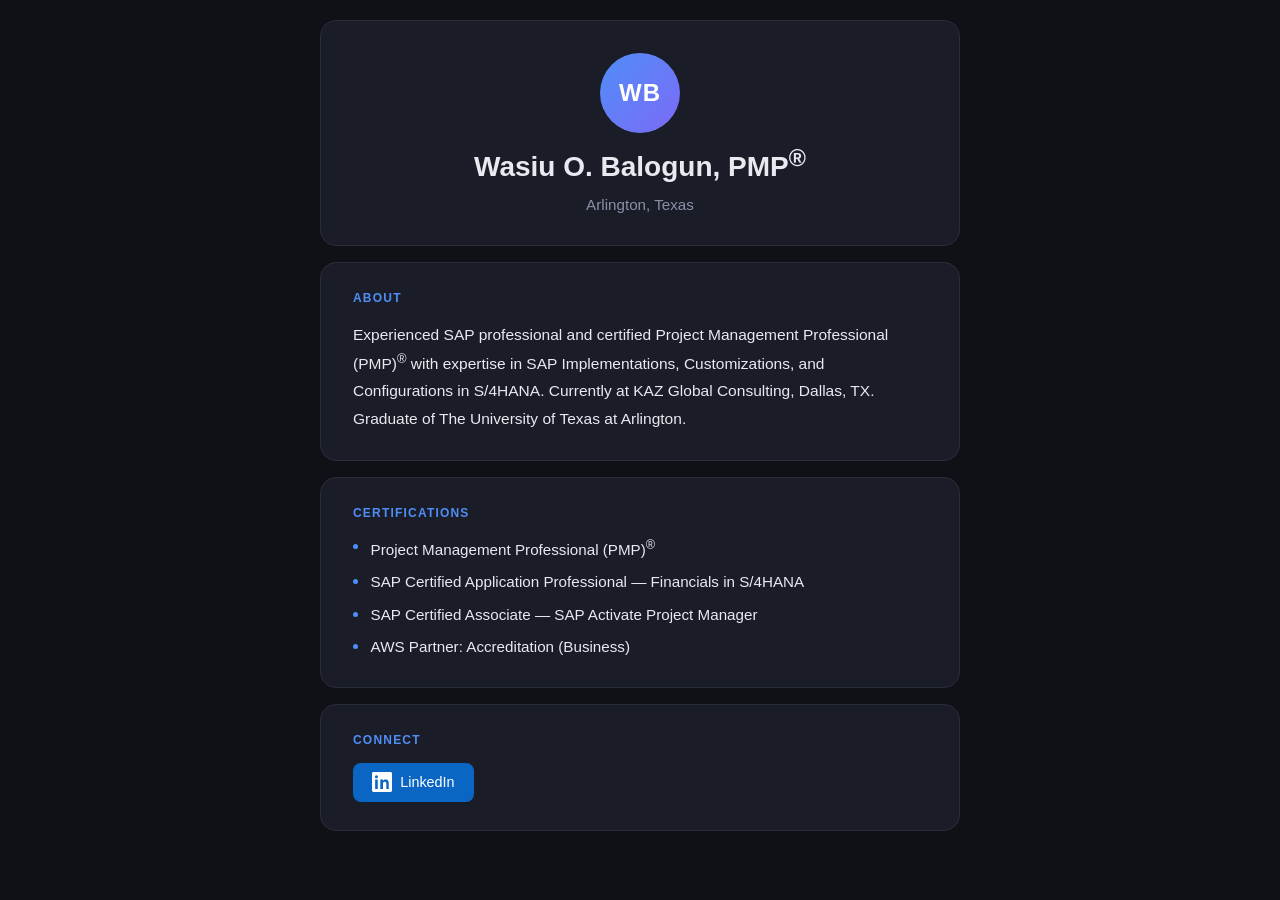
==== index.html @ 12540265 "Add personal websites for Wasiu O. Balogun - Root site: dark-themed personal/social profile site - p" ====
<!DOCTYPE html>
<html lang="en">
<head>
  <meta charset="UTF-8" />
  <meta name="viewport" content="width=device-width, initial-scale=1.0" />
  <title>Wasiu O. Balogun</title>
  <link rel="stylesheet" href="style.css" />
</head>
<body>
  <main>
    <section class="hero">
      <div class="avatar">WB</div>
      <h1>Wasiu O. Balogun, PMP<sup>®</sup></h1>
      <p class="location">Arlington, Texas</p>
    </section>

    <section class="bio">
      <h2>About</h2>
      <p>
        Experienced SAP professional and certified Project Management Professional (PMP)<sup>®</sup>
        with expertise in SAP Implementations, Customizations, and Configurations in S/4HANA.
        Currently at KAZ Global Consulting, Dallas, TX. Graduate of The University of Texas at Arlington.
      </p>
    </section>

    <section class="certs">
      <h2>Certifications</h2>
      <ul>
        <li>Project Management Professional (PMP)<sup>®</sup></li>
        <li>SAP Certified Application Professional &mdash; Financials in S/4HANA</li>
        <li>SAP Certified Associate &mdash; SAP Activate Project Manager</li>
        <li>AWS Partner: Accreditation (Business)</li>
      </ul>
    </section>

    <section class="socials">
      <h2>Connect</h2>
      <div class="links">
        <a href="https://www.linkedin.com/in/wbalogun" target="_blank" rel="noopener noreferrer" class="btn linkedin">
          <svg viewBox="0 0 24 24" fill="currentColor" width="20" height="20"><path d="M20.447 20.452H17.21v-5.569c0-1.328-.027-3.037-1.852-3.037-1.853 0-2.136 1.445-2.136 2.939v5.667H9.985V9h3.104v1.561h.046c.432-.818 1.49-1.681 3.067-1.681 3.28 0 3.884 2.159 3.884 4.965v6.607zM5.337 7.433a1.8 1.8 0 1 1 0-3.6 1.8 1.8 0 0 1 0 3.6zm1.554 13.019H3.783V9h3.108v11.452zM22.225 0H1.771C.792 0 0 .774 0 1.729v20.542C0 23.227.792 24 1.771 24h20.451C23.2 24 24 23.227 24 22.271V1.729C24 .774 23.2 0 22.222 0h.003z"/></svg>
          LinkedIn
        </a>
      </div>
    </section>
  </main>
</body>
</html>
---- style.css ----
*, *::before, *::after {
  box-sizing: border-box;
  margin: 0;
  padding: 0;
}

:root {
  --bg: #0f1117;
  --surface: #1a1d27;
  --border: #2a2d3a;
  --accent: #4f8ef7;
  --text: #e8eaf0;
  --muted: #8b8fa8;
  --linkedin: #0a66c2;
}

body {
  background: var(--bg);
  color: var(--text);
  font-family: -apple-system, BlinkMacSystemFont, "Segoe UI", Roboto, sans-serif;
  min-height: 100vh;
  display: flex;
  align-items: flex-start;
  justify-content: center;
  padding: 1.25rem 1rem;
}

main {
  width: 100%;
  max-width: 640px;
  display: flex;
  flex-direction: column;
  gap: 1rem;
}

/* Hero */
.hero {
  display: flex;
  flex-direction: column;
  align-items: center;
  gap: 0.75rem;
  text-align: center;
  padding: 2rem 1.25rem;
  background: var(--surface);
  border: 1px solid var(--border);
  border-radius: 16px;
}

.avatar {
  width: 80px;
  height: 80px;
  border-radius: 50%;
  background: linear-gradient(135deg, var(--accent), #7c6af7);
  display: flex;
  align-items: center;
  justify-content: center;
  font-size: 1.5rem;
  font-weight: 700;
  letter-spacing: 1px;
  color: #fff;
}

h1 {
  font-size: 1.75rem;
  font-weight: 700;
  line-height: 1.2;
}

.location {
  color: var(--muted);
  font-size: 0.95rem;
}

/* Sections */
section:not(.hero) {
  background: var(--surface);
  border: 1px solid var(--border);
  border-radius: 16px;
  padding: 1.75rem 2rem;
}

h2 {
  font-size: 0.75rem;
  font-weight: 600;
  text-transform: uppercase;
  letter-spacing: 0.1em;
  color: var(--accent);
  margin-bottom: 1rem;
}

.bio p {
  color: var(--text);
  line-height: 1.75;
  font-size: 0.97rem;
}

/* Certs */
.certs ul {
  list-style: none;
  display: flex;
  flex-direction: column;
  gap: 0.6rem;
}

.certs li {
  font-size: 0.95rem;
  color: var(--text);
  padding-left: 1.1rem;
  position: relative;
  line-height: 1.5;
}

.certs li::before {
  content: "";
  position: absolute;
  left: 0;
  top: 0.55em;
  width: 5px;
  height: 5px;
  border-radius: 50%;
  background: var(--accent);
}

/* Socials */
.links {
  display: flex;
  flex-wrap: wrap;
  gap: 0.75rem;
}

.btn {
  display: inline-flex;
  align-items: center;
  gap: 0.5rem;
  padding: 0.6rem 1.2rem;
  border-radius: 8px;
  font-size: 0.9rem;
  font-weight: 500;
  text-decoration: none;
  transition: opacity 0.15s, transform 0.15s;
}

.btn:hover {
  opacity: 0.85;
  transform: translateY(-1px);
}

.btn.linkedin {
  background: var(--linkedin);
  color: #fff;
}

@media (max-width: 480px) {
  body {
    padding: 1rem 0.75rem;
    align-items: flex-start;
  }

  main {
    gap: 0.75rem;
  }

  h1 {
    font-size: 1.3rem;
  }

  .hero {
    padding: 1.5rem 1rem;
    border-radius: 12px;
  }

  .avatar {
    width: 64px;
    height: 64px;
    font-size: 1.2rem;
  }

  section:not(.hero) {
    padding: 1.1rem 1rem;
    border-radius: 12px;
  }

  .links {
    flex-direction: column;
  }

  .btn {
    width: 100%;
    justify-content: center;
    padding: 0.75rem 1rem;
    font-size: 1rem;
  }
}
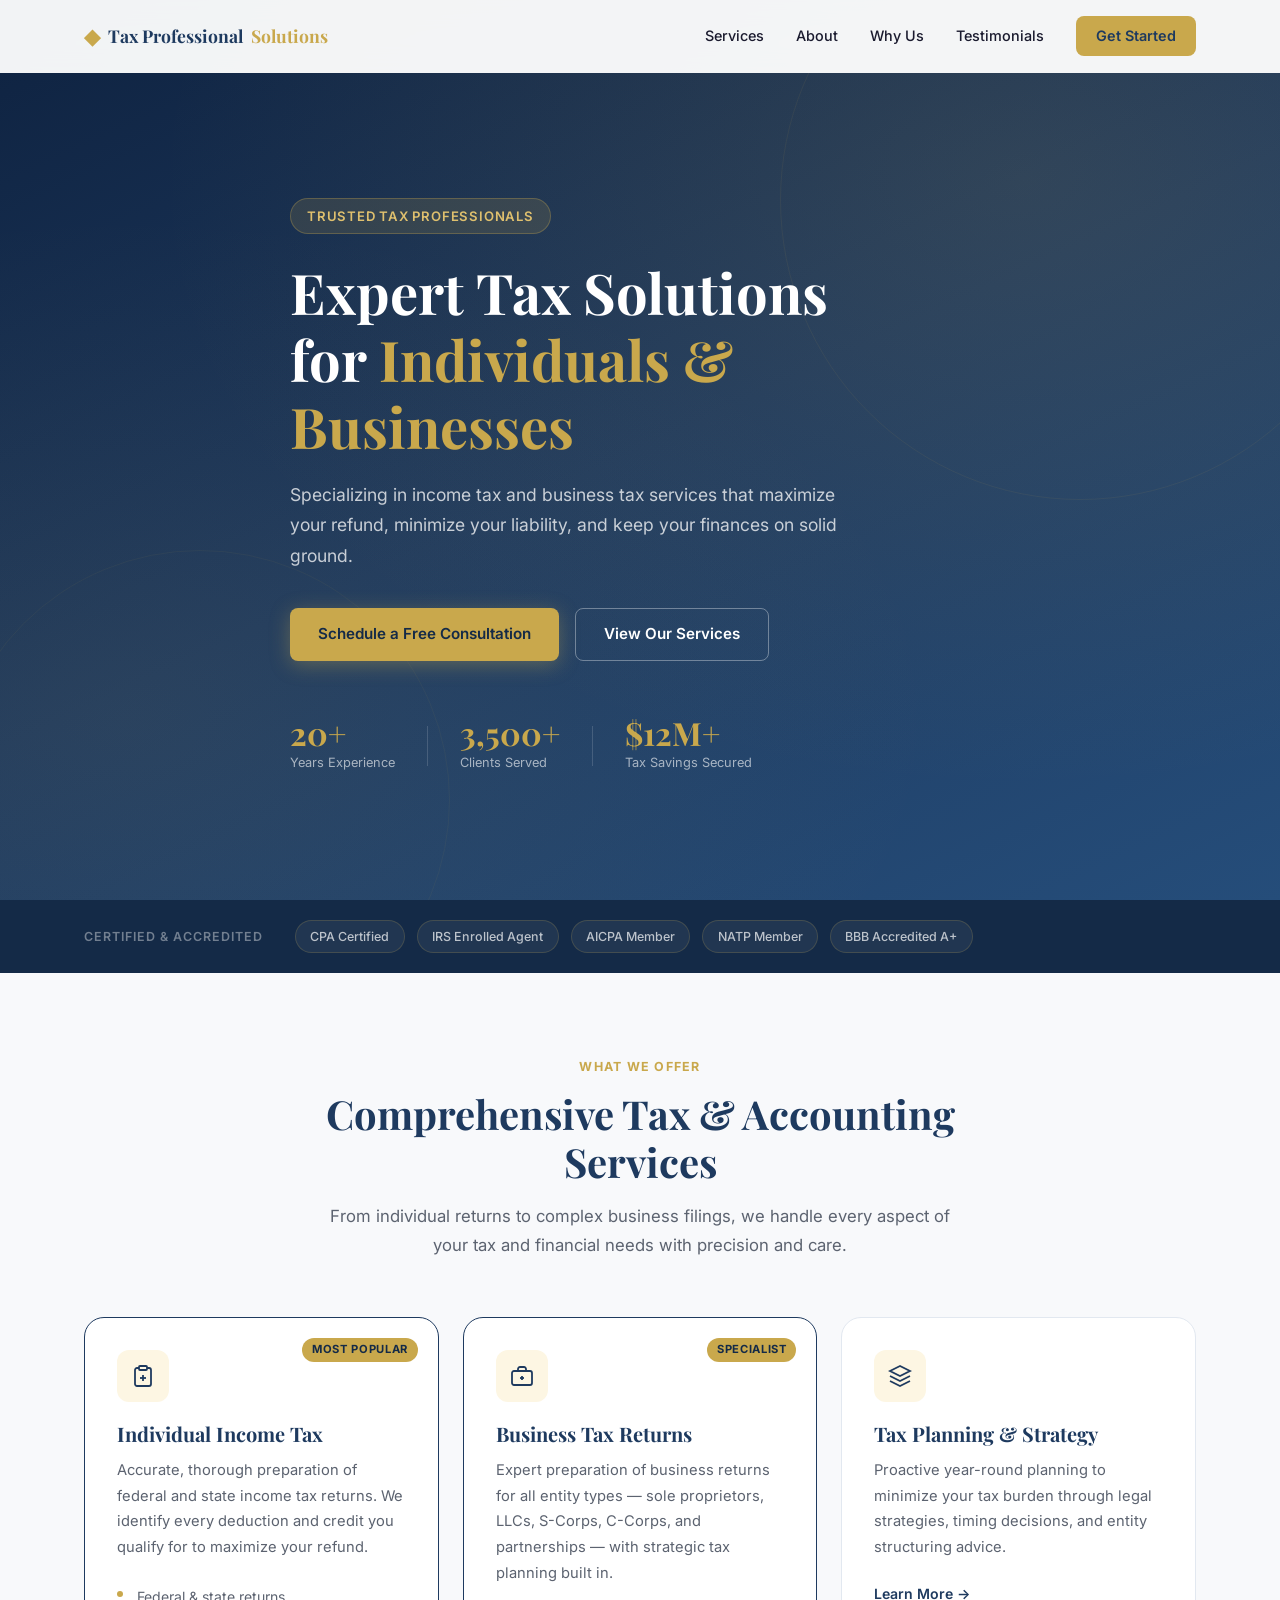
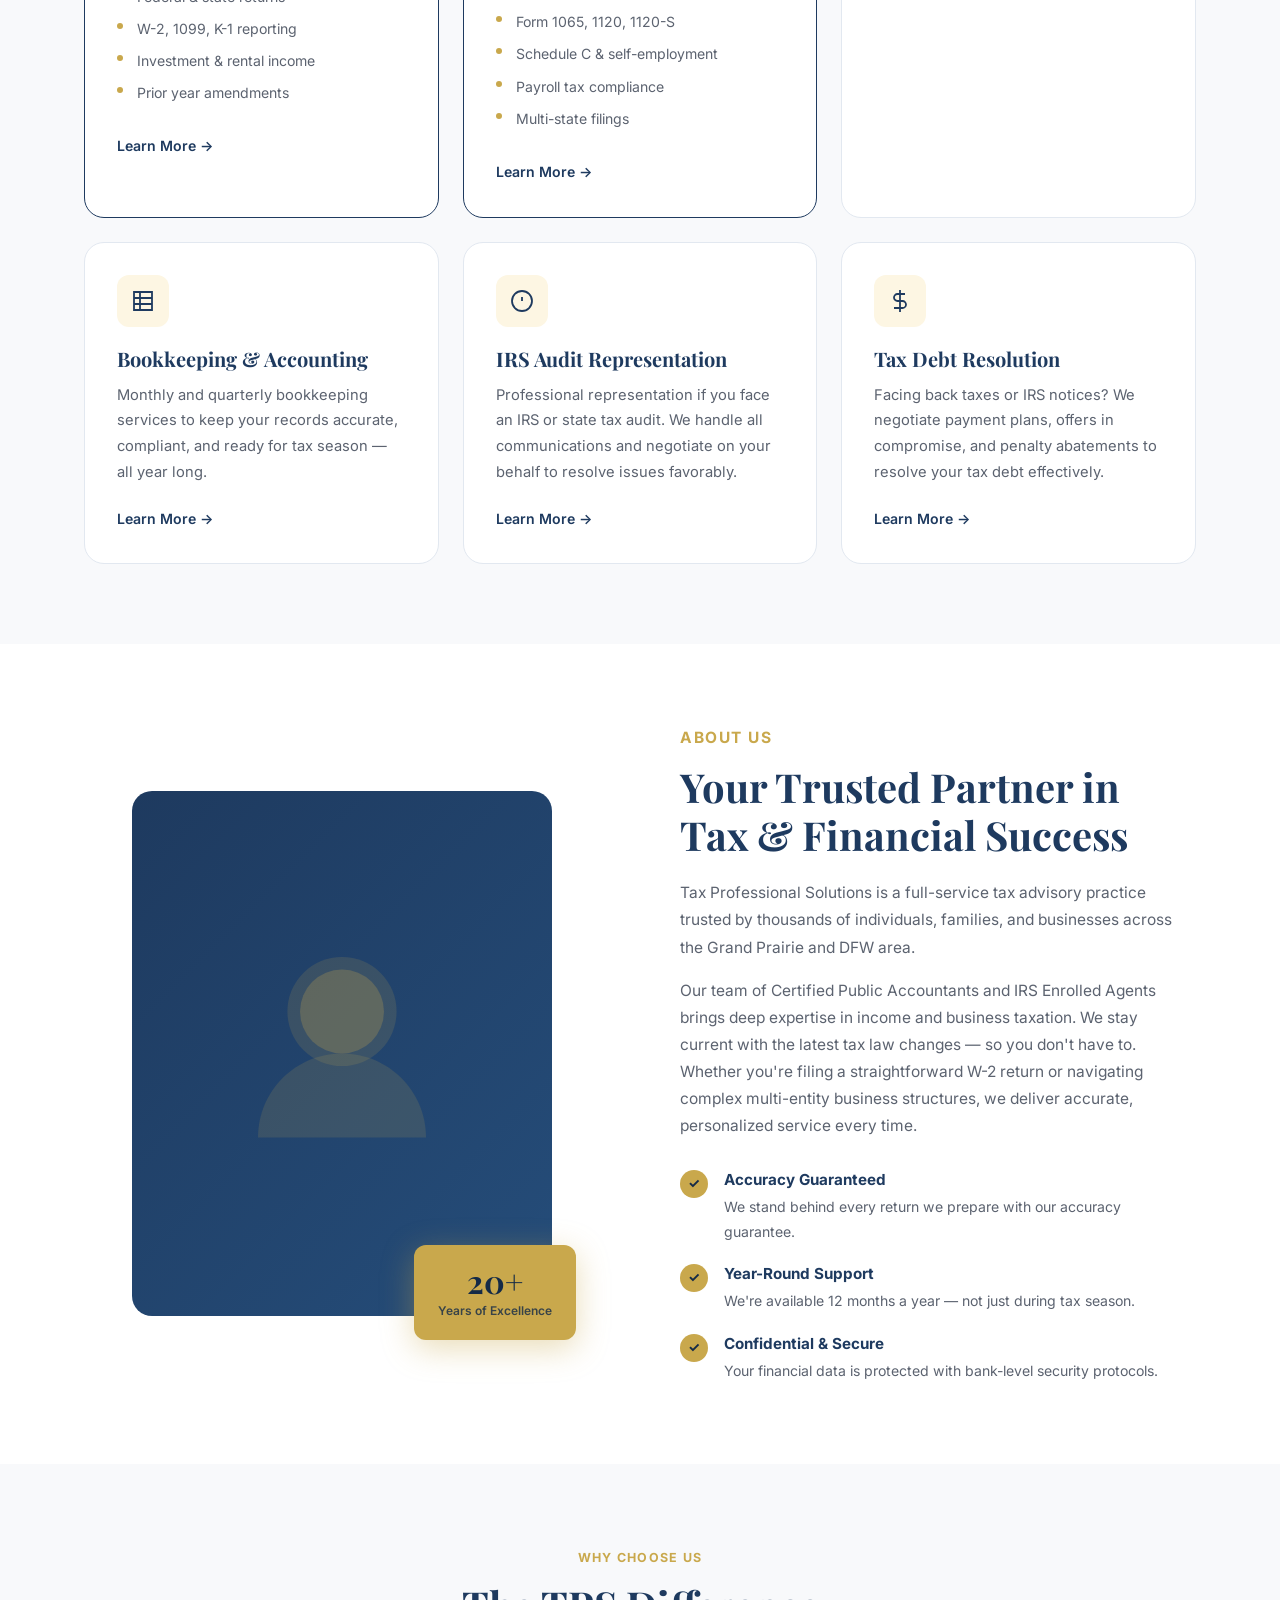
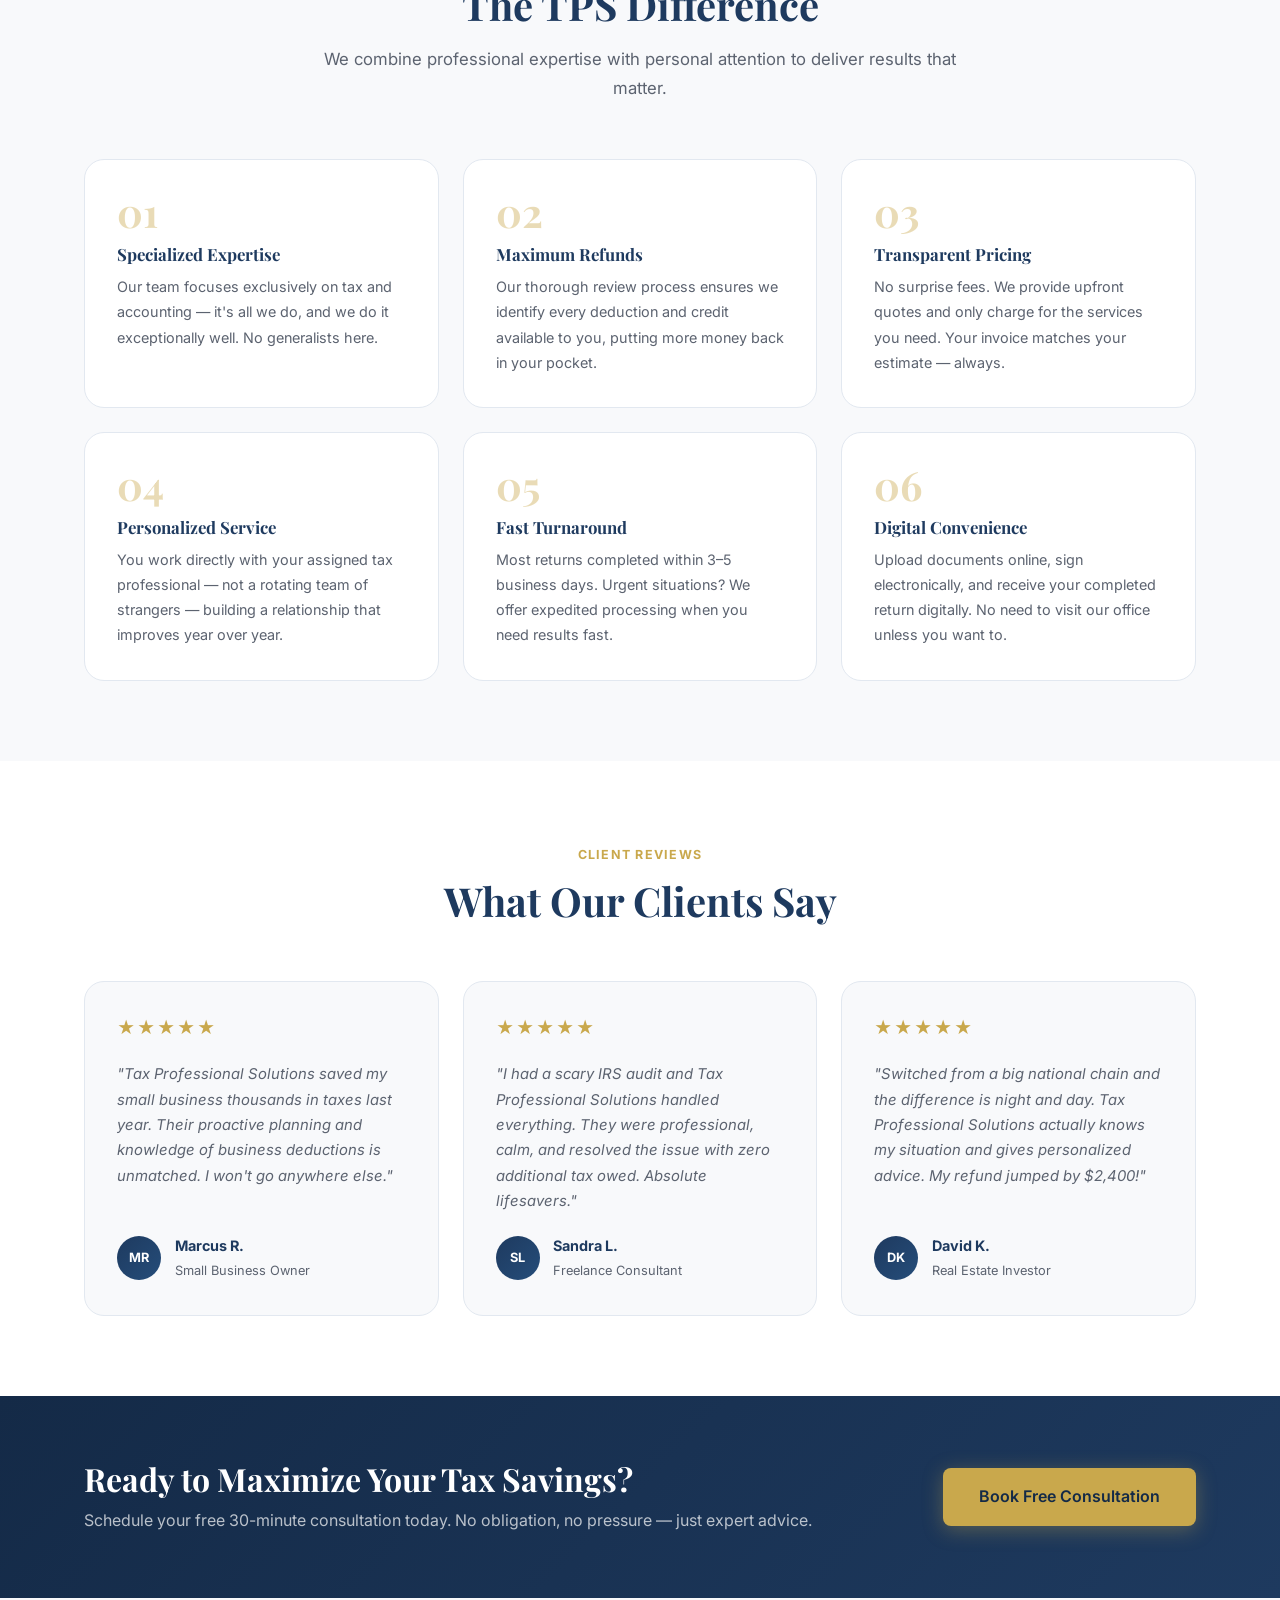
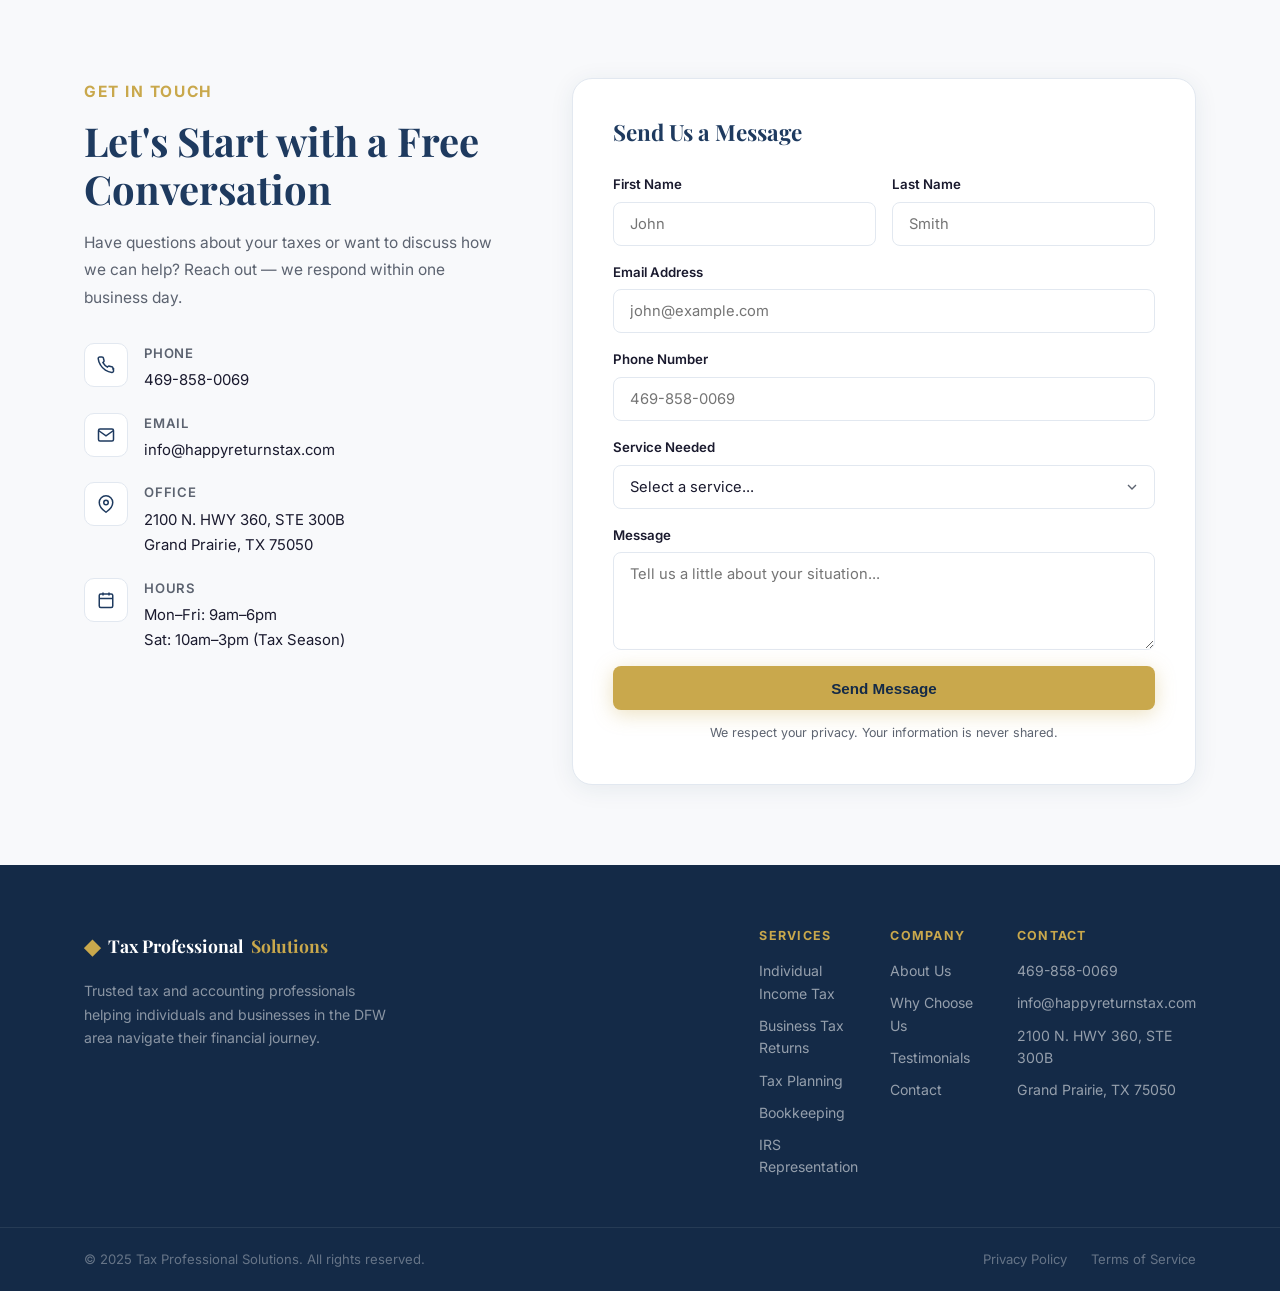
==== commit d4a647ed: "Move accounting site to root for GitHub Pages GitHub Pages requires index.html at the repo root. Rep" ====
--- a/index.html
+++ b/index.html
@@ -3,45 +3,520 @@
 <head>
   <meta charset="UTF-8" />
   <meta name="viewport" content="width=device-width, initial-scale=1.0" />
-  <title>Wasiu O. Balogun</title>
+  <title>Tax Professional Solutions | Income & Business Tax Specialists</title>
   <link rel="stylesheet" href="style.css" />
+  <link rel="preconnect" href="https://fonts.googleapis.com" />
+  <link rel="preconnect" href="https://fonts.gstatic.com" crossorigin />
+  <link href="https://fonts.googleapis.com/css2?family=Inter:wght@300;400;500;600;700;800&family=Playfair+Display:wght@600;700&display=swap" rel="stylesheet" />
 </head>
 <body>
-  <main>
-    <section class="hero">
-      <div class="avatar">WB</div>
-      <h1>Wasiu O. Balogun, PMP<sup>®</sup></h1>
-      <p class="location">Arlington, Texas</p>
-    </section>
-
-    <section class="bio">
-      <h2>About</h2>
-      <p>
-        Experienced SAP professional and certified Project Management Professional (PMP)<sup>®</sup>
-        with expertise in SAP Implementations, Customizations, and Configurations in S/4HANA.
-        Currently at KAZ Global Consulting, Dallas, TX. Graduate of The University of Texas at Arlington.
+
+  <!-- Navigation -->
+  <header class="navbar" id="navbar">
+    <div class="container nav-inner">
+      <a href="#home" class="logo">
+        <span class="logo-icon">&#9670;</span>
+        Tax Professional <span>Solutions</span>
+      </a>
+      <nav class="nav-links" id="nav-links">
+        <a href="#services">Services</a>
+        <a href="#about">About</a>
+        <a href="#why-us">Why Us</a>
+        <a href="#testimonials">Testimonials</a>
+        <a href="#contact" class="btn-nav">Get Started</a>
+      </nav>
+      <button class="hamburger" id="hamburger" aria-label="Toggle menu">
+        <span></span><span></span><span></span>
+      </button>
+    </div>
+  </header>
+
+  <!-- Hero -->
+  <section class="hero" id="home">
+    <div class="hero-bg"></div>
+    <div class="container hero-content">
+      <div class="hero-badge">Trusted Tax Professionals</div>
+      <h1>Expert Tax Solutions<br />for <span class="highlight">Individuals &amp; Businesses</span></h1>
+      <p class="hero-sub">
+        Specializing in income tax and business tax services that maximize your refund,
+        minimize your liability, and keep your finances on solid ground.
       </p>
-    </section>
-
-    <section class="certs">
-      <h2>Certifications</h2>
-      <ul>
-        <li>Project Management Professional (PMP)<sup>®</sup></li>
-        <li>SAP Certified Application Professional &mdash; Financials in S/4HANA</li>
-        <li>SAP Certified Associate &mdash; SAP Activate Project Manager</li>
-        <li>AWS Partner: Accreditation (Business)</li>
-      </ul>
-    </section>
-
-    <section class="socials">
-      <h2>Connect</h2>
-      <div class="links">
-        <a href="https://www.linkedin.com/in/wbalogun" target="_blank" rel="noopener noreferrer" class="btn linkedin">
-          <svg viewBox="0 0 24 24" fill="currentColor" width="20" height="20"><path d="M20.447 20.452H17.21v-5.569c0-1.328-.027-3.037-1.852-3.037-1.853 0-2.136 1.445-2.136 2.939v5.667H9.985V9h3.104v1.561h.046c.432-.818 1.49-1.681 3.067-1.681 3.28 0 3.884 2.159 3.884 4.965v6.607zM5.337 7.433a1.8 1.8 0 1 1 0-3.6 1.8 1.8 0 0 1 0 3.6zm1.554 13.019H3.783V9h3.108v11.452zM22.225 0H1.771C.792 0 0 .774 0 1.729v20.542C0 23.227.792 24 1.771 24h20.451C23.2 24 24 23.227 24 22.271V1.729C24 .774 23.2 0 22.222 0h.003z"/></svg>
-          LinkedIn
+      <div class="hero-actions">
+        <a href="#contact" class="btn btn-primary">Schedule a Free Consultation</a>
+        <a href="#services" class="btn btn-outline">View Our Services</a>
+      </div>
+      <div class="hero-stats">
+        <div class="stat">
+          <span class="stat-num">20+</span>
+          <span class="stat-label">Years Experience</span>
+        </div>
+        <div class="stat-divider"></div>
+        <div class="stat">
+          <span class="stat-num">3,500+</span>
+          <span class="stat-label">Clients Served</span>
+        </div>
+        <div class="stat-divider"></div>
+        <div class="stat">
+          <span class="stat-num">$12M+</span>
+          <span class="stat-label">Tax Savings Secured</span>
+        </div>
+      </div>
+    </div>
+  </section>
+
+  <!-- Trust Bar -->
+  <section class="trust-bar">
+    <div class="container trust-inner">
+      <span class="trust-label">Certified &amp; Accredited</span>
+      <div class="trust-badges">
+        <div class="badge">CPA Certified</div>
+        <div class="badge">IRS Enrolled Agent</div>
+        <div class="badge">AICPA Member</div>
+        <div class="badge">NATP Member</div>
+        <div class="badge">BBB Accredited A+</div>
+      </div>
+    </div>
+  </section>
+
+  <!-- Services -->
+  <section class="services section" id="services">
+    <div class="container">
+      <div class="section-header">
+        <p class="section-tag">What We Offer</p>
+        <h2>Comprehensive Tax &amp; Accounting Services</h2>
+        <p class="section-sub">
+          From individual returns to complex business filings, we handle every aspect
+          of your tax and financial needs with precision and care.
+        </p>
+      </div>
+      <div class="services-grid">
+
+        <div class="service-card featured">
+          <div class="service-icon">
+            <svg viewBox="0 0 24 24" fill="none" stroke="currentColor" stroke-width="1.8"><path d="M16 4h2a2 2 0 0 1 2 2v14a2 2 0 0 1-2 2H6a2 2 0 0 1-2-2V6a2 2 0 0 1 2-2h2"/><rect x="8" y="2" width="8" height="4" rx="1" ry="1"/><line x1="12" y1="11" x2="12" y2="17"/><line x1="9" y1="14" x2="15" y2="14"/></svg>
+          </div>
+          <div class="service-badge">Most Popular</div>
+          <h3>Individual Income Tax</h3>
+          <p>Accurate, thorough preparation of federal and state income tax returns. We identify every deduction and credit you qualify for to maximize your refund.</p>
+          <ul class="service-features">
+            <li>Federal &amp; state returns</li>
+            <li>W-2, 1099, K-1 reporting</li>
+            <li>Investment &amp; rental income</li>
+            <li>Prior year amendments</li>
+          </ul>
+          <a href="#contact" class="service-link">Learn More &rarr;</a>
+        </div>
+
+        <div class="service-card featured">
+          <div class="service-icon">
+            <svg viewBox="0 0 24 24" fill="none" stroke="currentColor" stroke-width="1.8"><rect x="2" y="7" width="20" height="14" rx="2"/><path d="M16 7V5a2 2 0 0 0-2-2h-4a2 2 0 0 0-2 2v2"/><line x1="12" y1="12" x2="12" y2="16"/><line x1="10" y1="14" x2="14" y2="14"/></svg>
+          </div>
+          <div class="service-badge">Specialist</div>
+          <h3>Business Tax Returns</h3>
+          <p>Expert preparation of business returns for all entity types — sole proprietors, LLCs, S-Corps, C-Corps, and partnerships — with strategic tax planning built in.</p>
+          <ul class="service-features">
+            <li>Form 1065, 1120, 1120-S</li>
+            <li>Schedule C &amp; self-employment</li>
+            <li>Payroll tax compliance</li>
+            <li>Multi-state filings</li>
+          </ul>
+          <a href="#contact" class="service-link">Learn More &rarr;</a>
+        </div>
+
+        <div class="service-card">
+          <div class="service-icon">
+            <svg viewBox="0 0 24 24" fill="none" stroke="currentColor" stroke-width="1.8"><path d="M12 2L2 7l10 5 10-5-10-5z"/><path d="M2 17l10 5 10-5"/><path d="M2 12l10 5 10-5"/></svg>
+          </div>
+          <h3>Tax Planning &amp; Strategy</h3>
+          <p>Proactive year-round planning to minimize your tax burden through legal strategies, timing decisions, and entity structuring advice.</p>
+          <a href="#contact" class="service-link">Learn More &rarr;</a>
+        </div>
+
+        <div class="service-card">
+          <div class="service-icon">
+            <svg viewBox="0 0 24 24" fill="none" stroke="currentColor" stroke-width="1.8"><path d="M3 3h18v18H3z"/><path d="M3 9h18M3 15h18M9 3v18"/></svg>
+          </div>
+          <h3>Bookkeeping &amp; Accounting</h3>
+          <p>Monthly and quarterly bookkeeping services to keep your records accurate, compliant, and ready for tax season — all year long.</p>
+          <a href="#contact" class="service-link">Learn More &rarr;</a>
+        </div>
+
+        <div class="service-card">
+          <div class="service-icon">
+            <svg viewBox="0 0 24 24" fill="none" stroke="currentColor" stroke-width="1.8"><circle cx="12" cy="12" r="10"/><line x1="12" y1="8" x2="12" y2="12"/><line x1="12" y1="16" x2="12.01" y2="16"/></svg>
+          </div>
+          <h3>IRS Audit Representation</h3>
+          <p>Professional representation if you face an IRS or state tax audit. We handle all communications and negotiate on your behalf to resolve issues favorably.</p>
+          <a href="#contact" class="service-link">Learn More &rarr;</a>
+        </div>
+
+        <div class="service-card">
+          <div class="service-icon">
+            <svg viewBox="0 0 24 24" fill="none" stroke="currentColor" stroke-width="1.8"><line x1="12" y1="1" x2="12" y2="23"/><path d="M17 5H9.5a3.5 3.5 0 1 0 0 7h5a3.5 3.5 0 1 1 0 7H6"/></svg>
+          </div>
+          <h3>Tax Debt Resolution</h3>
+          <p>Facing back taxes or IRS notices? We negotiate payment plans, offers in compromise, and penalty abatements to resolve your tax debt effectively.</p>
+          <a href="#contact" class="service-link">Learn More &rarr;</a>
+        </div>
+
+      </div>
+    </div>
+  </section>
+
+  <!-- About -->
+  <section class="about section" id="about">
+    <div class="container about-inner">
+      <div class="about-visual">
+        <div class="about-img-wrap">
+          <div class="about-img-placeholder">
+            <svg viewBox="0 0 120 120" fill="none"><circle cx="60" cy="40" r="26" fill="#c9a84c" opacity="0.15"/><circle cx="60" cy="40" r="20" fill="#c9a84c" opacity="0.25"/><path d="M20 100c0-22.1 17.9-40 40-40s40 17.9 40 40" fill="#c9a84c" opacity="0.15"/></svg>
+          </div>
+          <div class="about-card-float">
+            <span class="float-num">20+</span>
+            <span class="float-label">Years of Excellence</span>
+          </div>
+        </div>
+      </div>
+      <div class="about-text">
+        <p class="section-tag">About Us</p>
+        <h2>Your Trusted Partner in Tax &amp; Financial Success</h2>
+        <p>
+          Tax Professional Solutions is a full-service tax advisory practice trusted by thousands
+          of individuals, families, and businesses across the Grand Prairie and DFW area.
+        </p>
+        <p>
+          Our team of Certified Public Accountants and IRS Enrolled Agents brings deep expertise
+          in income and business taxation. We stay current with the latest tax law changes — so you
+          don't have to. Whether you're filing a straightforward W-2 return or navigating complex
+          multi-entity business structures, we deliver accurate, personalized service every time.
+        </p>
+        <div class="about-values">
+          <div class="value-item">
+            <div class="value-icon">&#10003;</div>
+            <div>
+              <strong>Accuracy Guaranteed</strong>
+              <p>We stand behind every return we prepare with our accuracy guarantee.</p>
+            </div>
+          </div>
+          <div class="value-item">
+            <div class="value-icon">&#10003;</div>
+            <div>
+              <strong>Year-Round Support</strong>
+              <p>We're available 12 months a year — not just during tax season.</p>
+            </div>
+          </div>
+          <div class="value-item">
+            <div class="value-icon">&#10003;</div>
+            <div>
+              <strong>Confidential &amp; Secure</strong>
+              <p>Your financial data is protected with bank-level security protocols.</p>
+            </div>
+          </div>
+        </div>
+      </div>
+    </div>
+  </section>
+
+  <!-- Why Us -->
+  <section class="why-us section" id="why-us">
+    <div class="container">
+      <div class="section-header">
+        <p class="section-tag">Why Choose Us</p>
+        <h2>The TPS Difference</h2>
+        <p class="section-sub">We combine professional expertise with personal attention to deliver results that matter.</p>
+      </div>
+      <div class="why-grid">
+        <div class="why-card">
+          <div class="why-num">01</div>
+          <h3>Specialized Expertise</h3>
+          <p>Our team focuses exclusively on tax and accounting — it's all we do, and we do it exceptionally well. No generalists here.</p>
+        </div>
+        <div class="why-card">
+          <div class="why-num">02</div>
+          <h3>Maximum Refunds</h3>
+          <p>Our thorough review process ensures we identify every deduction and credit available to you, putting more money back in your pocket.</p>
+        </div>
+        <div class="why-card">
+          <div class="why-num">03</div>
+          <h3>Transparent Pricing</h3>
+          <p>No surprise fees. We provide upfront quotes and only charge for the services you need. Your invoice matches your estimate — always.</p>
+        </div>
+        <div class="why-card">
+          <div class="why-num">04</div>
+          <h3>Personalized Service</h3>
+          <p>You work directly with your assigned tax professional — not a rotating team of strangers — building a relationship that improves year over year.</p>
+        </div>
+        <div class="why-card">
+          <div class="why-num">05</div>
+          <h3>Fast Turnaround</h3>
+          <p>Most returns completed within 3–5 business days. Urgent situations? We offer expedited processing when you need results fast.</p>
+        </div>
+        <div class="why-card">
+          <div class="why-num">06</div>
+          <h3>Digital Convenience</h3>
+          <p>Upload documents online, sign electronically, and receive your completed return digitally. No need to visit our office unless you want to.</p>
+        </div>
+      </div>
+    </div>
+  </section>
+
+  <!-- Testimonials -->
+  <section class="testimonials section" id="testimonials">
+    <div class="container">
+      <div class="section-header">
+        <p class="section-tag">Client Reviews</p>
+        <h2>What Our Clients Say</h2>
+      </div>
+      <div class="testimonials-grid">
+        <div class="testimonial-card">
+          <div class="stars">&#9733;&#9733;&#9733;&#9733;&#9733;</div>
+          <p>"Tax Professional Solutions saved my small business thousands in taxes last year. Their proactive planning and knowledge of business deductions is unmatched. I won't go anywhere else."</p>
+          <div class="testimonial-author">
+            <div class="author-avatar">MR</div>
+            <div>
+              <strong>Marcus R.</strong>
+              <span>Small Business Owner</span>
+            </div>
+          </div>
+        </div>
+        <div class="testimonial-card">
+          <div class="stars">&#9733;&#9733;&#9733;&#9733;&#9733;</div>
+          <p>"I had a scary IRS audit and Tax Professional Solutions handled everything. They were professional, calm, and resolved the issue with zero additional tax owed. Absolute lifesavers."</p>
+          <div class="testimonial-author">
+            <div class="author-avatar">SL</div>
+            <div>
+              <strong>Sandra L.</strong>
+              <span>Freelance Consultant</span>
+            </div>
+          </div>
+        </div>
+        <div class="testimonial-card">
+          <div class="stars">&#9733;&#9733;&#9733;&#9733;&#9733;</div>
+          <p>"Switched from a big national chain and the difference is night and day. Tax Professional Solutions actually knows my situation and gives personalized advice. My refund jumped by $2,400!"</p>
+          <div class="testimonial-author">
+            <div class="author-avatar">DK</div>
+            <div>
+              <strong>David K.</strong>
+              <span>Real Estate Investor</span>
+            </div>
+          </div>
+        </div>
+      </div>
+    </div>
+  </section>
+
+  <!-- CTA Banner -->
+  <section class="cta-banner">
+    <div class="container cta-inner">
+      <div class="cta-text">
+        <h2>Ready to Maximize Your Tax Savings?</h2>
+        <p>Schedule your free 30-minute consultation today. No obligation, no pressure — just expert advice.</p>
+      </div>
+      <a href="#contact" class="btn btn-primary btn-lg">Book Free Consultation</a>
+    </div>
+  </section>
+
+  <!-- Contact -->
+  <section class="contact section" id="contact">
+    <div class="container contact-inner">
+      <div class="contact-info">
+        <p class="section-tag">Get In Touch</p>
+        <h2>Let's Start with a Free Conversation</h2>
+        <p>Have questions about your taxes or want to discuss how we can help? Reach out — we respond within one business day.</p>
+        <div class="contact-details">
+          <div class="contact-item">
+            <div class="contact-icon">
+              <svg viewBox="0 0 24 24" fill="none" stroke="currentColor" stroke-width="2"><path d="M22 16.92v3a2 2 0 0 1-2.18 2 19.79 19.79 0 0 1-8.63-3.07A19.5 19.5 0 0 1 4.69 12 19.79 19.79 0 0 1 1.61 3.41 2 2 0 0 1 3.6 1.22h3a2 2 0 0 1 2 1.72c.127.96.361 1.903.7 2.81a2 2 0 0 1-.45 2.11L7.91 8.78a16 16 0 0 0 6 6l.72-.72a2 2 0 0 1 2.11-.45c.907.339 1.85.573 2.81.7A2 2 0 0 1 21.22 16.92z"/></svg>
+            </div>
+            <div>
+              <strong>Phone</strong>
+              <span>469-858-0069</span>
+            </div>
+          </div>
+          <div class="contact-item">
+            <div class="contact-icon">
+              <svg viewBox="0 0 24 24" fill="none" stroke="currentColor" stroke-width="2"><path d="M4 4h16c1.1 0 2 .9 2 2v12c0 1.1-.9 2-2 2H4c-1.1 0-2-.9-2-2V6c0-1.1.9-2 2-2z"/><polyline points="22,6 12,13 2,6"/></svg>
+            </div>
+            <div>
+              <strong>Email</strong>
+              <span>info@happyreturnstax.com</span>
+            </div>
+          </div>
+          <div class="contact-item">
+            <div class="contact-icon">
+              <svg viewBox="0 0 24 24" fill="none" stroke="currentColor" stroke-width="2"><path d="M21 10c0 7-9 13-9 13s-9-6-9-13a9 9 0 0 1 18 0z"/><circle cx="12" cy="10" r="3"/></svg>
+            </div>
+            <div>
+              <strong>Office</strong>
+              <span>2100 N. HWY 360, STE 300B<br />Grand Prairie, TX 75050</span>
+            </div>
+          </div>
+          <div class="contact-item">
+            <div class="contact-icon">
+              <svg viewBox="0 0 24 24" fill="none" stroke="currentColor" stroke-width="2"><rect x="3" y="4" width="18" height="18" rx="2" ry="2"/><line x1="16" y1="2" x2="16" y2="6"/><line x1="8" y1="2" x2="8" y2="6"/><line x1="3" y1="10" x2="21" y2="10"/></svg>
+            </div>
+            <div>
+              <strong>Hours</strong>
+              <span>Mon–Fri: 9am–6pm<br />Sat: 10am–3pm (Tax Season)</span>
+            </div>
+          </div>
+        </div>
+      </div>
+      <div class="contact-form-wrap">
+        <form class="contact-form" onsubmit="handleSubmit(event)">
+          <h3>Send Us a Message</h3>
+          <div class="form-row">
+            <div class="form-group">
+              <label for="first-name">First Name</label>
+              <input type="text" id="first-name" name="first-name" placeholder="John" required />
+            </div>
+            <div class="form-group">
+              <label for="last-name">Last Name</label>
+              <input type="text" id="last-name" name="last-name" placeholder="Smith" required />
+            </div>
+          </div>
+          <div class="form-group">
+            <label for="email">Email Address</label>
+            <input type="email" id="email" name="email" placeholder="john@example.com" required />
+          </div>
+          <div class="form-group">
+            <label for="phone">Phone Number</label>
+            <input type="tel" id="phone" name="phone" placeholder="469-858-0069" />
+          </div>
+          <div class="form-group">
+            <label for="service">Service Needed</label>
+            <select id="service" name="service">
+              <option value="">Select a service...</option>
+              <option value="individual-tax">Individual Income Tax</option>
+              <option value="business-tax">Business Tax Return</option>
+              <option value="tax-planning">Tax Planning &amp; Strategy</option>
+              <option value="bookkeeping">Bookkeeping &amp; Accounting</option>
+              <option value="irs-audit">IRS Audit Representation</option>
+              <option value="tax-debt">Tax Debt Resolution</option>
+              <option value="other">Other / Not Sure</option>
+            </select>
+          </div>
+          <div class="form-group">
+            <label for="message">Message</label>
+            <textarea id="message" name="message" rows="4" placeholder="Tell us a little about your situation..."></textarea>
+          </div>
+          <button type="submit" class="btn btn-primary btn-full">Send Message</button>
+          <p class="form-note">We respect your privacy. Your information is never shared.</p>
+        </form>
+        <div class="form-success" id="form-success" style="display:none;">
+          <div class="success-icon">&#10003;</div>
+          <h3>Message Received!</h3>
+          <p>Thank you for reaching out. A member of our team will contact you within one business day.</p>
+        </div>
+      </div>
+    </div>
+  </section>
+
+  <!-- Footer -->
+  <footer class="footer">
+    <div class="container footer-inner">
+      <div class="footer-brand">
+        <a href="#home" class="logo logo-light">
+          <span class="logo-icon">&#9670;</span>
+          Tax Professional <span>Solutions</span>
         </a>
-      </div>
-    </section>
-  </main>
+        <p>Trusted tax and accounting professionals helping individuals and businesses in the DFW area navigate their financial journey.</p>
+      </div>
+      <div class="footer-links">
+        <div class="footer-col">
+          <h4>Services</h4>
+          <ul>
+            <li><a href="#services">Individual Income Tax</a></li>
+            <li><a href="#services">Business Tax Returns</a></li>
+            <li><a href="#services">Tax Planning</a></li>
+            <li><a href="#services">Bookkeeping</a></li>
+            <li><a href="#services">IRS Representation</a></li>
+          </ul>
+        </div>
+        <div class="footer-col">
+          <h4>Company</h4>
+          <ul>
+            <li><a href="#about">About Us</a></li>
+            <li><a href="#why-us">Why Choose Us</a></li>
+            <li><a href="#testimonials">Testimonials</a></li>
+            <li><a href="#contact">Contact</a></li>
+          </ul>
+        </div>
+        <div class="footer-col">
+          <h4>Contact</h4>
+          <ul>
+            <li>469-858-0069</li>
+            <li>info@happyreturnstax.com</li>
+            <li>2100 N. HWY 360, STE 300B</li>
+            <li>Grand Prairie, TX 75050</li>
+          </ul>
+        </div>
+      </div>
+    </div>
+    <div class="footer-bottom">
+      <div class="container">
+        <p>&copy; 2025 Tax Professional Solutions. All rights reserved.</p>
+        <div class="footer-legal">
+          <a href="#">Privacy Policy</a>
+          <a href="#">Terms of Service</a>
+        </div>
+      </div>
+    </div>
+  </footer>
+
+  <script>
+    // Sticky nav shadow
+    const navbar = document.getElementById('navbar');
+    window.addEventListener('scroll', () => {
+      navbar.classList.toggle('scrolled', window.scrollY > 20);
+    });
+
+    // Mobile hamburger
+    const hamburger = document.getElementById('hamburger');
+    const navLinks = document.getElementById('nav-links');
+    hamburger.addEventListener('click', () => {
+      navLinks.classList.toggle('open');
+      hamburger.classList.toggle('active');
+    });
+    navLinks.querySelectorAll('a').forEach(link => {
+      link.addEventListener('click', () => {
+        navLinks.classList.remove('open');
+        hamburger.classList.remove('active');
+      });
+    });
+
+    // Smooth scroll
+    document.querySelectorAll('a[href^="#"]').forEach(anchor => {
+      anchor.addEventListener('click', function(e) {
+        e.preventDefault();
+        const target = document.querySelector(this.getAttribute('href'));
+        if (target) {
+          const offset = 80;
+          const top = target.getBoundingClientRect().top + window.scrollY - offset;
+          window.scrollTo({ top, behavior: 'smooth' });
+        }
+      });
+    });
+
+    // Form submit
+    function handleSubmit(e) {
+      e.preventDefault();
+      document.querySelector('.contact-form').style.display = 'none';
+      document.getElementById('form-success').style.display = 'flex';
+    }
+
+    // Intersection observer for fade-in animations
+    const observer = new IntersectionObserver((entries) => {
+      entries.forEach(entry => {
+        if (entry.isIntersecting) {
+          entry.target.classList.add('visible');
+        }
+      });
+    }, { threshold: 0.1 });
+
+    document.querySelectorAll('.service-card, .why-card, .testimonial-card').forEach(el => {
+      observer.observe(el);
+    });
+  </script>
 </body>
 </html>
--- a/style.css
+++ b/style.css
@@ -1,3 +1,8 @@
+/* ============================================================
+   Pinnacle Tax & Accounting — Professional Website Styles
+   Color Palette: Navy #1e3a5f | Gold #c9a84c | White #ffffff
+   ============================================================ */
+
 *, *::before, *::after {
   box-sizing: border-box;
   margin: 0;
@@ -5,189 +10,1282 @@
 }
 
 :root {
-  --bg: #0f1117;
-  --surface: #1a1d27;
-  --border: #2a2d3a;
-  --accent: #4f8ef7;
-  --text: #e8eaf0;
-  --muted: #8b8fa8;
-  --linkedin: #0a66c2;
+  --navy: #1e3a5f;
+  --navy-dark: #142a47;
+  --navy-light: #254d7a;
+  --gold: #c9a84c;
+  --gold-light: #dfc06e;
+  --gold-pale: #fdf6e3;
+  --white: #ffffff;
+  --off-white: #f8f9fb;
+  --text: #1a1a2e;
+  --text-muted: #5c6370;
+  --border: #e2e8f0;
+  --shadow: rgba(30, 58, 95, 0.08);
+  --shadow-md: rgba(30, 58, 95, 0.14);
+  --radius: 12px;
+  --radius-lg: 20px;
+}
+
+html {
+  scroll-behavior: smooth;
 }
 
 body {
-  background: var(--bg);
+  font-family: 'Inter', -apple-system, BlinkMacSystemFont, 'Segoe UI', sans-serif;
   color: var(--text);
-  font-family: -apple-system, BlinkMacSystemFont, "Segoe UI", Roboto, sans-serif;
+  background: var(--white);
+  line-height: 1.6;
+  -webkit-font-smoothing: antialiased;
+}
+
+.container {
+  max-width: 1160px;
+  margin: 0 auto;
+  padding: 0 1.5rem;
+}
+
+.section {
+  padding: 5rem 0;
+}
+
+/* ============================================================
+   TYPOGRAPHY
+   ============================================================ */
+
+h1, h2, h3, h4 {
+  font-family: 'Playfair Display', Georgia, serif;
+  line-height: 1.2;
+  color: var(--navy);
+}
+
+h1 { font-size: clamp(2.2rem, 5vw, 3.5rem); }
+h2 { font-size: clamp(1.8rem, 3.5vw, 2.5rem); }
+h3 { font-size: 1.25rem; }
+
+p { color: var(--text-muted); line-height: 1.75; }
+
+/* ============================================================
+   NAVIGATION
+   ============================================================ */
+
+.navbar {
+  position: fixed;
+  top: 0;
+  left: 0;
+  right: 0;
+  z-index: 1000;
+  background: rgba(255, 255, 255, 0.95);
+  backdrop-filter: blur(12px);
+  border-bottom: 1px solid transparent;
+  transition: border-color 0.3s, box-shadow 0.3s;
+}
+
+.navbar.scrolled {
+  border-color: var(--border);
+  box-shadow: 0 2px 20px var(--shadow);
+}
+
+.nav-inner {
+  display: flex;
+  align-items: center;
+  justify-content: space-between;
+  height: 72px;
+}
+
+.logo {
+  display: flex;
+  align-items: center;
+  gap: 0.5rem;
+  text-decoration: none;
+  font-weight: 700;
+  font-size: 1.1rem;
+  color: var(--navy);
+  font-family: 'Playfair Display', serif;
+}
+
+.logo span { color: var(--gold); }
+
+.logo-icon {
+  color: var(--gold);
+  font-size: 1.3rem;
+}
+
+.nav-links {
+  display: flex;
+  align-items: center;
+  gap: 2rem;
+  list-style: none;
+}
+
+.nav-links a {
+  text-decoration: none;
+  color: var(--text);
+  font-size: 0.9rem;
+  font-weight: 500;
+  transition: color 0.2s;
+}
+
+.nav-links a:hover { color: var(--navy); }
+
+.btn-nav {
+  background: var(--gold) !important;
+  color: var(--navy) !important;
+  padding: 0.55rem 1.25rem;
+  border-radius: 8px;
+  font-weight: 600 !important;
+  transition: background 0.2s, transform 0.2s !important;
+}
+
+.btn-nav:hover {
+  background: var(--gold-light) !important;
+  transform: translateY(-1px);
+}
+
+.hamburger {
+  display: none;
+  flex-direction: column;
+  gap: 5px;
+  background: none;
+  border: none;
+  cursor: pointer;
+  padding: 4px;
+}
+
+.hamburger span {
+  display: block;
+  width: 24px;
+  height: 2px;
+  background: var(--navy);
+  border-radius: 2px;
+  transition: transform 0.3s, opacity 0.3s;
+}
+
+.hamburger.active span:nth-child(1) { transform: rotate(45deg) translate(5px, 5px); }
+.hamburger.active span:nth-child(2) { opacity: 0; }
+.hamburger.active span:nth-child(3) { transform: rotate(-45deg) translate(5px, -5px); }
+
+/* ============================================================
+   HERO
+   ============================================================ */
+
+.hero {
+  position: relative;
   min-height: 100vh;
   display: flex;
-  align-items: flex-start;
+  align-items: center;
+  background: linear-gradient(155deg, #0e2240 0%, #1e3a5f 50%, #254d7a 100%);
+  overflow: hidden;
+  padding-top: 72px;
+}
+
+.hero-bg {
+  position: absolute;
+  inset: 0;
+  background:
+    radial-gradient(ellipse at 80% 20%, rgba(201, 168, 76, 0.12) 0%, transparent 60%),
+    radial-gradient(ellipse at 10% 80%, rgba(201, 168, 76, 0.07) 0%, transparent 50%);
+}
+
+.hero-bg::before {
+  content: '';
+  position: absolute;
+  top: -100px;
+  right: -100px;
+  width: 600px;
+  height: 600px;
+  border-radius: 50%;
+  border: 1px solid rgba(201, 168, 76, 0.08);
+}
+
+.hero-bg::after {
+  content: '';
+  position: absolute;
+  bottom: -150px;
+  left: -50px;
+  width: 500px;
+  height: 500px;
+  border-radius: 50%;
+  border: 1px solid rgba(201, 168, 76, 0.06);
+}
+
+.hero-content {
+  position: relative;
+  z-index: 1;
+  padding: 4rem 1.5rem;
+}
+
+.hero-badge {
+  display: inline-block;
+  background: rgba(201, 168, 76, 0.15);
+  border: 1px solid rgba(201, 168, 76, 0.3);
+  color: var(--gold-light);
+  font-size: 0.82rem;
+  font-weight: 600;
+  letter-spacing: 0.06em;
+  text-transform: uppercase;
+  padding: 0.4rem 1rem;
+  border-radius: 50px;
+  margin-bottom: 1.5rem;
+}
+
+.hero h1 {
+  color: var(--white);
+  margin-bottom: 1.25rem;
+  max-width: 700px;
+}
+
+.hero h1 .highlight {
+  color: var(--gold);
+}
+
+.hero-sub {
+  color: rgba(255, 255, 255, 0.75);
+  font-size: 1.1rem;
+  max-width: 580px;
+  margin-bottom: 2.25rem;
+}
+
+.hero-actions {
+  display: flex;
+  gap: 1rem;
+  flex-wrap: wrap;
+  margin-bottom: 3.5rem;
+}
+
+.btn {
+  display: inline-flex;
+  align-items: center;
   justify-content: center;
-  padding: 1.25rem 1rem;
-}
-
-main {
+  gap: 0.5rem;
+  padding: 0.85rem 1.75rem;
+  border-radius: 8px;
+  font-size: 0.95rem;
+  font-weight: 600;
+  text-decoration: none;
+  border: none;
+  cursor: pointer;
+  transition: transform 0.2s, box-shadow 0.2s, background 0.2s;
+}
+
+.btn:hover { transform: translateY(-2px); }
+
+.btn-primary {
+  background: var(--gold);
+  color: var(--navy-dark);
+  box-shadow: 0 4px 20px rgba(201, 168, 76, 0.35);
+}
+
+.btn-primary:hover {
+  background: var(--gold-light);
+  box-shadow: 0 6px 28px rgba(201, 168, 76, 0.45);
+}
+
+.btn-outline {
+  background: transparent;
+  color: var(--white);
+  border: 1.5px solid rgba(255, 255, 255, 0.35);
+}
+
+.btn-outline:hover {
+  background: rgba(255, 255, 255, 0.08);
+  border-color: rgba(255, 255, 255, 0.6);
+}
+
+.btn-lg {
+  padding: 1rem 2.25rem;
+  font-size: 1rem;
+}
+
+.btn-full {
   width: 100%;
+}
+
+.hero-stats {
+  display: flex;
+  align-items: center;
+  gap: 2rem;
+  flex-wrap: wrap;
+}
+
+.stat { display: flex; flex-direction: column; }
+
+.stat-num {
+  font-family: 'Playfair Display', serif;
+  font-size: 2rem;
+  font-weight: 700;
+  color: var(--gold);
+  line-height: 1;
+}
+
+.stat-label {
+  font-size: 0.8rem;
+  color: rgba(255, 255, 255, 0.6);
+  margin-top: 0.25rem;
+}
+
+.stat-divider {
+  width: 1px;
+  height: 40px;
+  background: rgba(255, 255, 255, 0.15);
+}
+
+/* ============================================================
+   TRUST BAR
+   ============================================================ */
+
+.trust-bar {
+  background: var(--navy-dark);
+  padding: 1.25rem 0;
+}
+
+.trust-inner {
+  display: flex;
+  align-items: center;
+  gap: 2rem;
+  flex-wrap: wrap;
+}
+
+.trust-label {
+  font-size: 0.78rem;
+  font-weight: 600;
+  text-transform: uppercase;
+  letter-spacing: 0.08em;
+  color: rgba(255, 255, 255, 0.4);
+  white-space: nowrap;
+}
+
+.trust-badges {
+  display: flex;
+  gap: 0.75rem;
+  flex-wrap: wrap;
+}
+
+.badge {
+  padding: 0.35rem 0.9rem;
+  background: rgba(255, 255, 255, 0.06);
+  border: 1px solid rgba(201, 168, 76, 0.2);
+  border-radius: 50px;
+  font-size: 0.78rem;
+  font-weight: 500;
+  color: rgba(255, 255, 255, 0.7);
+}
+
+/* ============================================================
+   SECTION HEADERS
+   ============================================================ */
+
+.section-header {
+  text-align: center;
   max-width: 640px;
-  display: flex;
-  flex-direction: column;
-  gap: 1rem;
-}
-
-/* Hero */
-.hero {
-  display: flex;
-  flex-direction: column;
-  align-items: center;
-  gap: 0.75rem;
+  margin: 0 auto 3.5rem;
+}
+
+.section-tag {
+  display: inline-block;
+  font-size: 0.78rem;
+  font-weight: 700;
+  text-transform: uppercase;
+  letter-spacing: 0.1em;
+  color: var(--gold);
+  margin-bottom: 0.75rem;
+}
+
+.section-sub {
+  margin-top: 1rem;
+  font-size: 1.05rem;
+}
+
+/* ============================================================
+   SERVICES
+   ============================================================ */
+
+.services {
+  background: var(--off-white);
+}
+
+.services-grid {
+  display: grid;
+  grid-template-columns: repeat(3, 1fr);
+  gap: 1.5rem;
+}
+
+.service-card {
+  background: var(--white);
+  border: 1px solid var(--border);
+  border-radius: var(--radius-lg);
+  padding: 2rem;
+  position: relative;
+  transition: transform 0.3s, box-shadow 0.3s, border-color 0.3s;
+  opacity: 0;
+  transform: translateY(20px);
+}
+
+.service-card.visible {
+  opacity: 1;
+  transform: translateY(0);
+  transition: opacity 0.5s ease, transform 0.5s ease, box-shadow 0.3s, border-color 0.3s;
+}
+
+.service-card:hover {
+  transform: translateY(-4px);
+  box-shadow: 0 12px 40px var(--shadow-md);
+  border-color: var(--gold);
+}
+
+.service-card.featured {
+  border-color: var(--navy);
+}
+
+.service-card.featured:hover {
+  border-color: var(--gold);
+}
+
+.service-icon {
+  width: 52px;
+  height: 52px;
+  background: var(--gold-pale);
+  border-radius: 12px;
+  display: flex;
+  align-items: center;
+  justify-content: center;
+  color: var(--navy);
+  margin-bottom: 1.25rem;
+}
+
+.service-icon svg {
+  width: 24px;
+  height: 24px;
+}
+
+.service-badge {
+  position: absolute;
+  top: 1.25rem;
+  right: 1.25rem;
+  background: var(--gold);
+  color: var(--navy-dark);
+  font-size: 0.7rem;
+  font-weight: 700;
+  text-transform: uppercase;
+  letter-spacing: 0.06em;
+  padding: 0.2rem 0.6rem;
+  border-radius: 50px;
+}
+
+.service-card h3 {
+  margin-bottom: 0.75rem;
+  color: var(--navy);
+}
+
+.service-card p {
+  font-size: 0.92rem;
+  margin-bottom: 1.25rem;
+}
+
+.service-features {
+  list-style: none;
+  margin-bottom: 1.5rem;
+}
+
+.service-features li {
+  font-size: 0.88rem;
+  color: var(--text-muted);
+  padding: 0.3rem 0;
+  padding-left: 1.25rem;
+  position: relative;
+}
+
+.service-features li::before {
+  content: '';
+  position: absolute;
+  left: 0;
+  top: 0.7em;
+  width: 6px;
+  height: 6px;
+  border-radius: 50%;
+  background: var(--gold);
+}
+
+.service-link {
+  display: inline-flex;
+  align-items: center;
+  gap: 0.4rem;
+  font-size: 0.88rem;
+  font-weight: 600;
+  color: var(--navy);
+  text-decoration: none;
+  transition: gap 0.2s, color 0.2s;
+}
+
+.service-link:hover {
+  gap: 0.65rem;
+  color: var(--gold);
+}
+
+/* ============================================================
+   ABOUT
+   ============================================================ */
+
+.about { background: var(--white); }
+
+.about-inner {
+  display: grid;
+  grid-template-columns: 1fr 1fr;
+  gap: 5rem;
+  align-items: center;
+}
+
+.about-visual {
+  display: flex;
+  justify-content: center;
+}
+
+.about-img-wrap {
+  position: relative;
+  width: 100%;
+  max-width: 420px;
+}
+
+.about-img-placeholder {
+  width: 100%;
+  aspect-ratio: 4/5;
+  background: linear-gradient(135deg, var(--navy) 0%, var(--navy-light) 100%);
+  border-radius: var(--radius-lg);
+  display: flex;
+  align-items: center;
+  justify-content: center;
+  overflow: hidden;
+}
+
+.about-img-placeholder svg {
+  width: 60%;
+  height: 60%;
+}
+
+.about-card-float {
+  position: absolute;
+  bottom: -1.5rem;
+  right: -1.5rem;
+  background: var(--gold);
+  color: var(--navy-dark);
+  border-radius: var(--radius);
+  padding: 1.25rem 1.5rem;
   text-align: center;
-  padding: 2rem 1.25rem;
-  background: var(--surface);
-  border: 1px solid var(--border);
-  border-radius: 16px;
-}
-
-.avatar {
-  width: 80px;
-  height: 80px;
-  border-radius: 50%;
-  background: linear-gradient(135deg, var(--accent), #7c6af7);
-  display: flex;
-  align-items: center;
-  justify-content: center;
-  font-size: 1.5rem;
+  box-shadow: 0 8px 32px rgba(201, 168, 76, 0.4);
+}
+
+.float-num {
+  display: block;
+  font-family: 'Playfair Display', serif;
+  font-size: 2rem;
   font-weight: 700;
-  letter-spacing: 1px;
-  color: #fff;
-}
-
-h1 {
-  font-size: 1.75rem;
-  font-weight: 700;
-  line-height: 1.2;
-}
-
-.location {
-  color: var(--muted);
-  font-size: 0.95rem;
-}
-
-/* Sections */
-section:not(.hero) {
-  background: var(--surface);
-  border: 1px solid var(--border);
-  border-radius: 16px;
-  padding: 1.75rem 2rem;
-}
-
-h2 {
+  line-height: 1;
+}
+
+.float-label {
+  display: block;
   font-size: 0.75rem;
   font-weight: 600;
+  margin-top: 0.25rem;
+  opacity: 0.8;
+}
+
+.about-text { padding-right: 1rem; }
+
+.about-text .section-tag { display: block; margin-bottom: 0.75rem; }
+
+.about-text h2 { margin-bottom: 1.25rem; }
+
+.about-text > p {
+  margin-bottom: 1rem;
+  font-size: 0.97rem;
+}
+
+.about-values {
+  margin-top: 1.75rem;
+  display: flex;
+  flex-direction: column;
+  gap: 1.1rem;
+}
+
+.value-item {
+  display: flex;
+  gap: 1rem;
+  align-items: flex-start;
+}
+
+.value-icon {
+  flex-shrink: 0;
+  width: 28px;
+  height: 28px;
+  background: var(--gold);
+  color: var(--navy-dark);
+  border-radius: 50%;
+  display: flex;
+  align-items: center;
+  justify-content: center;
+  font-weight: 700;
+  font-size: 0.85rem;
+  margin-top: 2px;
+}
+
+.value-item strong {
+  display: block;
+  font-size: 0.95rem;
+  color: var(--navy);
+  margin-bottom: 0.2rem;
+}
+
+.value-item p {
+  font-size: 0.88rem;
+  margin: 0;
+}
+
+/* ============================================================
+   WHY US
+   ============================================================ */
+
+.why-us { background: var(--off-white); }
+
+.why-grid {
+  display: grid;
+  grid-template-columns: repeat(3, 1fr);
+  gap: 1.5rem;
+}
+
+.why-card {
+  background: var(--white);
+  border: 1px solid var(--border);
+  border-radius: var(--radius-lg);
+  padding: 2rem;
+  transition: transform 0.3s, box-shadow 0.3s, border-color 0.3s;
+  opacity: 0;
+  transform: translateY(20px);
+}
+
+.why-card.visible {
+  opacity: 1;
+  transform: translateY(0);
+  transition: opacity 0.5s ease, transform 0.5s ease, box-shadow 0.3s, border-color 0.3s;
+}
+
+.why-card:hover {
+  transform: translateY(-4px);
+  box-shadow: 0 10px 36px var(--shadow-md);
+  border-color: var(--gold);
+}
+
+.why-num {
+  font-family: 'Playfair Display', serif;
+  font-size: 2.5rem;
+  font-weight: 700;
+  color: var(--gold);
+  opacity: 0.4;
+  line-height: 1;
+  margin-bottom: 0.75rem;
+}
+
+.why-card h3 {
+  font-size: 1.05rem;
+  margin-bottom: 0.6rem;
+}
+
+.why-card p { font-size: 0.9rem; }
+
+/* ============================================================
+   TESTIMONIALS
+   ============================================================ */
+
+.testimonials { background: var(--white); }
+
+.testimonials-grid {
+  display: grid;
+  grid-template-columns: repeat(3, 1fr);
+  gap: 1.5rem;
+}
+
+.testimonial-card {
+  background: var(--off-white);
+  border: 1px solid var(--border);
+  border-radius: var(--radius-lg);
+  padding: 2rem;
+  display: flex;
+  flex-direction: column;
+  gap: 1.25rem;
+  transition: transform 0.3s, box-shadow 0.3s;
+  opacity: 0;
+  transform: translateY(20px);
+}
+
+.testimonial-card.visible {
+  opacity: 1;
+  transform: translateY(0);
+  transition: opacity 0.5s ease, transform 0.5s ease, box-shadow 0.3s;
+}
+
+.testimonial-card:hover {
+  transform: translateY(-4px);
+  box-shadow: 0 10px 36px var(--shadow-md);
+}
+
+.stars {
+  color: var(--gold);
+  font-size: 1.1rem;
+  letter-spacing: 2px;
+}
+
+.testimonial-card > p {
+  font-size: 0.93rem;
+  font-style: italic;
+  line-height: 1.7;
+  flex: 1;
+}
+
+.testimonial-author {
+  display: flex;
+  align-items: center;
+  gap: 0.85rem;
+}
+
+.author-avatar {
+  width: 44px;
+  height: 44px;
+  border-radius: 50%;
+  background: linear-gradient(135deg, var(--navy), var(--navy-light));
+  color: var(--white);
+  font-size: 0.8rem;
+  font-weight: 700;
+  display: flex;
+  align-items: center;
+  justify-content: center;
+  flex-shrink: 0;
+}
+
+.testimonial-author strong {
+  display: block;
+  font-size: 0.9rem;
+  color: var(--navy);
+}
+
+.testimonial-author span {
+  font-size: 0.8rem;
+  color: var(--text-muted);
+}
+
+/* ============================================================
+   CTA BANNER
+   ============================================================ */
+
+.cta-banner {
+  background: linear-gradient(135deg, var(--navy-dark) 0%, var(--navy) 100%);
+  padding: 4rem 0;
+}
+
+.cta-inner {
+  display: flex;
+  align-items: center;
+  justify-content: space-between;
+  gap: 2rem;
+  flex-wrap: wrap;
+}
+
+.cta-text h2 {
+  color: var(--white);
+  margin-bottom: 0.5rem;
+  font-size: clamp(1.5rem, 3vw, 2rem);
+}
+
+.cta-text p {
+  color: rgba(255, 255, 255, 0.7);
+  font-size: 1rem;
+}
+
+/* ============================================================
+   CONTACT
+   ============================================================ */
+
+.contact { background: var(--off-white); }
+
+.contact-inner {
+  display: grid;
+  grid-template-columns: 1fr 1fr;
+  gap: 4rem;
+  align-items: start;
+}
+
+.contact-info .section-tag { display: block; margin-bottom: 0.75rem; }
+
+.contact-info h2 { margin-bottom: 1rem; }
+
+.contact-info > p {
+  font-size: 0.97rem;
+  margin-bottom: 2rem;
+}
+
+.contact-details {
+  display: flex;
+  flex-direction: column;
+  gap: 1.25rem;
+}
+
+.contact-item {
+  display: flex;
+  align-items: flex-start;
+  gap: 1rem;
+}
+
+.contact-icon {
+  width: 44px;
+  height: 44px;
+  background: var(--white);
+  border: 1px solid var(--border);
+  border-radius: 10px;
+  display: flex;
+  align-items: center;
+  justify-content: center;
+  flex-shrink: 0;
+  color: var(--navy);
+}
+
+.contact-icon svg {
+  width: 18px;
+  height: 18px;
+}
+
+.contact-item strong {
+  display: block;
+  font-size: 0.82rem;
+  font-weight: 600;
+  text-transform: uppercase;
+  letter-spacing: 0.06em;
+  color: var(--text-muted);
+  margin-bottom: 0.2rem;
+}
+
+.contact-item span {
+  font-size: 0.93rem;
+  color: var(--text);
+  line-height: 1.5;
+}
+
+/* Form */
+.contact-form-wrap {
+  background: var(--white);
+  border: 1px solid var(--border);
+  border-radius: var(--radius-lg);
+  padding: 2.5rem;
+  box-shadow: 0 4px 24px var(--shadow);
+}
+
+.contact-form h3 {
+  font-family: 'Playfair Display', serif;
+  font-size: 1.4rem;
+  color: var(--navy);
+  margin-bottom: 1.75rem;
+}
+
+.form-row {
+  display: grid;
+  grid-template-columns: 1fr 1fr;
+  gap: 1rem;
+}
+
+.form-group {
+  display: flex;
+  flex-direction: column;
+  gap: 0.4rem;
+  margin-bottom: 1rem;
+}
+
+.form-group label {
+  font-size: 0.83rem;
+  font-weight: 600;
+  color: var(--text);
+}
+
+.form-group input,
+.form-group select,
+.form-group textarea {
+  padding: 0.75rem 1rem;
+  border: 1.5px solid var(--border);
+  border-radius: 8px;
+  font-size: 0.92rem;
+  font-family: inherit;
+  color: var(--text);
+  background: var(--white);
+  transition: border-color 0.2s, box-shadow 0.2s;
+  outline: none;
+}
+
+.form-group input:focus,
+.form-group select:focus,
+.form-group textarea:focus {
+  border-color: var(--navy);
+  box-shadow: 0 0 0 3px rgba(30, 58, 95, 0.1);
+}
+
+.form-group select {
+  appearance: none;
+  background-image: url("data:image/svg+xml,%3Csvg xmlns='http://www.w3.org/2000/svg' viewBox='0 0 24 24' fill='none' stroke='%235c6370' stroke-width='2'%3E%3Cpolyline points='6 9 12 15 18 9'/%3E%3C/svg%3E");
+  background-repeat: no-repeat;
+  background-position: right 0.85rem center;
+  background-size: 16px;
+  padding-right: 2.5rem;
+}
+
+.form-group textarea { resize: vertical; }
+
+.form-note {
+  text-align: center;
+  font-size: 0.78rem;
+  color: var(--text-muted);
+  margin-top: 0.75rem;
+}
+
+.form-success {
+  display: flex;
+  flex-direction: column;
+  align-items: center;
+  justify-content: center;
+  text-align: center;
+  padding: 3rem 1rem;
+  gap: 1rem;
+  min-height: 350px;
+}
+
+.success-icon {
+  width: 72px;
+  height: 72px;
+  background: #22c55e;
+  color: #fff;
+  border-radius: 50%;
+  display: flex;
+  align-items: center;
+  justify-content: center;
+  font-size: 2rem;
+  font-weight: 700;
+}
+
+.form-success h3 { color: var(--navy); font-size: 1.5rem; }
+.form-success p { font-size: 0.95rem; max-width: 300px; }
+
+/* ============================================================
+   FOOTER
+   ============================================================ */
+
+.footer {
+  background: var(--navy-dark);
+  color: rgba(255, 255, 255, 0.65);
+}
+
+.footer-inner {
+  display: grid;
+  grid-template-columns: 1.4fr 1fr;
+  gap: 4rem;
+  padding: 4rem 1.5rem 3rem;
+  max-width: 1160px;
+  margin: 0 auto;
+}
+
+.footer-brand .logo-light {
+  color: var(--white);
+  margin-bottom: 1rem;
+  display: inline-flex;
+}
+
+.footer-brand p {
+  font-size: 0.88rem;
+  color: rgba(255, 255, 255, 0.5);
+  max-width: 320px;
+  line-height: 1.7;
+}
+
+.footer-links {
+  display: grid;
+  grid-template-columns: repeat(3, 1fr);
+  gap: 2rem;
+}
+
+.footer-col h4 {
+  font-family: 'Inter', sans-serif;
+  font-size: 0.78rem;
+  font-weight: 700;
   text-transform: uppercase;
   letter-spacing: 0.1em;
-  color: var(--accent);
+  color: var(--gold);
   margin-bottom: 1rem;
 }
 
-.bio p {
-  color: var(--text);
-  line-height: 1.75;
-  font-size: 0.97rem;
-}
-
-/* Certs */
-.certs ul {
+.footer-col ul {
   list-style: none;
   display: flex;
   flex-direction: column;
   gap: 0.6rem;
 }
 
-.certs li {
-  font-size: 0.95rem;
-  color: var(--text);
-  padding-left: 1.1rem;
-  position: relative;
-  line-height: 1.5;
-}
-
-.certs li::before {
-  content: "";
-  position: absolute;
-  left: 0;
-  top: 0.55em;
-  width: 5px;
-  height: 5px;
-  border-radius: 50%;
-  background: var(--accent);
-}
-
-/* Socials */
-.links {
-  display: flex;
+.footer-col ul li,
+.footer-col ul a {
+  font-size: 0.88rem;
+  color: rgba(255, 255, 255, 0.55);
+  text-decoration: none;
+  transition: color 0.2s;
+}
+
+.footer-col ul a:hover { color: var(--gold-light); }
+
+.footer-bottom {
+  border-top: 1px solid rgba(255, 255, 255, 0.08);
+}
+
+.footer-bottom .container {
+  display: flex;
+  align-items: center;
+  justify-content: space-between;
+  padding-top: 1.25rem;
+  padding-bottom: 1.25rem;
   flex-wrap: wrap;
-  gap: 0.75rem;
-}
-
-.btn {
-  display: inline-flex;
-  align-items: center;
-  gap: 0.5rem;
-  padding: 0.6rem 1.2rem;
-  border-radius: 8px;
-  font-size: 0.9rem;
-  font-weight: 500;
+  gap: 1rem;
+}
+
+.footer-bottom p {
+  font-size: 0.82rem;
+  color: rgba(255, 255, 255, 0.35);
+}
+
+.footer-legal {
+  display: flex;
+  gap: 1.5rem;
+}
+
+.footer-legal a {
+  font-size: 0.82rem;
+  color: rgba(255, 255, 255, 0.35);
   text-decoration: none;
-  transition: opacity 0.15s, transform 0.15s;
-}
-
-.btn:hover {
-  opacity: 0.85;
-  transform: translateY(-1px);
-}
-
-.btn.linkedin {
-  background: var(--linkedin);
-  color: #fff;
-}
-
+  transition: color 0.2s;
+}
+
+.footer-legal a:hover { color: rgba(255, 255, 255, 0.65); }
+
+/* ============================================================
+   RESPONSIVE
+   ============================================================ */
+
+@media (max-width: 1024px) {
+  .services-grid { grid-template-columns: repeat(2, 1fr); }
+  .why-grid { grid-template-columns: repeat(2, 1fr); }
+  .about-inner { gap: 3rem; }
+}
+
+/* ---- Tablet + Mobile (≤768px) ---- */
+@media (max-width: 768px) {
+  .section { padding: 3rem 0; }
+  .container { padding: 0 1.1rem; }
+
+  /* Nav */
+  .nav-inner { height: 62px; }
+
+  .logo {
+    font-size: 0.95rem;
+    gap: 0.35rem;
+  }
+
+  .logo-icon { font-size: 1.1rem; }
+
+  .nav-links {
+    position: fixed;
+    top: 62px;
+    left: 0;
+    right: 0;
+    background: var(--white);
+    border-bottom: 2px solid var(--gold);
+    flex-direction: column;
+    align-items: stretch;
+    padding: 0.5rem 1.1rem 1rem;
+    gap: 0;
+    transform: translateY(-110%);
+    opacity: 0;
+    pointer-events: none;
+    transition: transform 0.3s ease, opacity 0.3s ease;
+    z-index: 999;
+    box-shadow: 0 8px 24px var(--shadow-md);
+  }
+
+  .nav-links.open {
+    transform: translateY(0);
+    opacity: 1;
+    pointer-events: all;
+  }
+
+  .nav-links a {
+    padding: 1rem 0;
+    border-bottom: 1px solid var(--border);
+    font-size: 1rem;
+    color: var(--navy);
+  }
+
+  .nav-links a:last-child { border-bottom: none; }
+
+  .btn-nav {
+    margin-top: 0.75rem;
+    padding: 1rem 1.25rem !important;
+    text-align: center;
+    border-radius: 8px;
+    font-size: 1rem !important;
+    border-bottom: none !important;
+  }
+
+  .hamburger { display: flex; }
+
+  /* Hero */
+  .hero {
+    min-height: auto;
+    padding-top: 62px;
+  }
+
+  .hero-content { padding: 2.5rem 1.1rem 3rem; }
+
+  .hero-badge { font-size: 0.75rem; }
+
+  .hero h1 { font-size: clamp(1.75rem, 7vw, 2.5rem); margin-bottom: 1rem; }
+
+  .hero-sub { font-size: 1rem; margin-bottom: 1.75rem; }
+
+  .hero-actions {
+    flex-direction: column;
+    gap: 0.75rem;
+    margin-bottom: 2.5rem;
+  }
+
+  .hero-actions .btn { width: 100%; justify-content: center; font-size: 1rem; padding: 1rem 1.5rem; }
+
+  .hero-stats {
+    gap: 1.5rem;
+    flex-wrap: wrap;
+  }
+
+  .stat-divider { display: none; }
+
+  .stat-num { font-size: 1.6rem; }
+
+  /* Trust bar */
+  .trust-bar { padding: 1rem 0; overflow: hidden; }
+
+  .trust-inner {
+    flex-direction: column;
+    align-items: flex-start;
+    gap: 0.75rem;
+  }
+
+  .trust-badges {
+    display: flex;
+    flex-wrap: nowrap;
+    overflow-x: auto;
+    gap: 0.6rem;
+    padding-bottom: 0.25rem;
+    -webkit-overflow-scrolling: touch;
+    scrollbar-width: none;
+    width: 100%;
+  }
+
+  .trust-badges::-webkit-scrollbar { display: none; }
+
+  .badge { white-space: nowrap; flex-shrink: 0; }
+
+  /* Section headers */
+  .section-header { margin-bottom: 2rem; }
+  h2 { font-size: clamp(1.5rem, 6vw, 2rem); }
+
+  /* Services */
+  .services-grid { grid-template-columns: 1fr; gap: 1rem; }
+
+  .service-card { padding: 1.5rem; border-radius: var(--radius); }
+
+  /* About */
+  .about-inner { grid-template-columns: 1fr; gap: 2rem; }
+  .about-visual { order: -1; }
+
+  .about-img-wrap {
+    max-width: 100%;
+  }
+
+  .about-img-placeholder {
+    aspect-ratio: 16/9;
+    border-radius: var(--radius);
+  }
+
+  .about-card-float {
+    bottom: -1rem;
+    right: 0.75rem;
+    padding: 0.9rem 1.1rem;
+  }
+
+  .float-num { font-size: 1.5rem; }
+  .float-label { font-size: 0.7rem; }
+
+  .about-text { padding-right: 0; }
+
+  /* Why */
+  .why-grid { grid-template-columns: 1fr; gap: 1rem; }
+  .why-card { padding: 1.5rem; border-radius: var(--radius); }
+
+  /* Testimonials */
+  .testimonials-grid { grid-template-columns: 1fr; gap: 1rem; }
+  .testimonial-card { padding: 1.5rem; border-radius: var(--radius); }
+
+  /* CTA */
+  .cta-banner { padding: 2.5rem 0; }
+  .cta-inner { flex-direction: column; text-align: center; gap: 1.5rem; }
+  .cta-text h2 { font-size: clamp(1.3rem, 5vw, 1.75rem); }
+  .cta-inner .btn { width: 100%; max-width: 360px; }
+
+  /* Contact */
+  .contact-inner { grid-template-columns: 1fr; gap: 2rem; }
+
+  .contact-form-wrap {
+    padding: 1.5rem 1.25rem;
+    border-radius: var(--radius);
+  }
+
+  .contact-form h3 { font-size: 1.2rem; margin-bottom: 1.25rem; }
+
+  .form-group input,
+  .form-group select,
+  .form-group textarea {
+    padding: 0.9rem 1rem;
+    font-size: 1rem; /* prevents iOS zoom on focus */
+  }
+
+  .form-row { grid-template-columns: 1fr; gap: 0; }
+
+  /* Footer */
+  .footer-inner {
+    grid-template-columns: 1fr;
+    gap: 2rem;
+    padding: 2.5rem 1.1rem 1.5rem;
+  }
+
+  .footer-links { grid-template-columns: repeat(2, 1fr); gap: 1.5rem; }
+
+  .footer-bottom .container {
+    flex-direction: column;
+    align-items: center;
+    text-align: center;
+    gap: 0.5rem;
+  }
+}
+
+/* ---- Small phones (≤480px) ---- */
 @media (max-width: 480px) {
-  body {
-    padding: 1rem 0.75rem;
-    align-items: flex-start;
-  }
-
-  main {
-    gap: 0.75rem;
-  }
-
-  h1 {
-    font-size: 1.3rem;
-  }
-
-  .hero {
-    padding: 1.5rem 1rem;
-    border-radius: 12px;
-  }
-
-  .avatar {
-    width: 64px;
-    height: 64px;
-    font-size: 1.2rem;
-  }
-
-  section:not(.hero) {
-    padding: 1.1rem 1rem;
-    border-radius: 12px;
-  }
-
-  .links {
-    flex-direction: column;
-  }
-
-  .btn {
-    width: 100%;
-    justify-content: center;
-    padding: 0.75rem 1rem;
-    font-size: 1rem;
-  }
-}
+  .section { padding: 2.5rem 0; }
+
+  .hero-content { padding: 2rem 1rem 2.5rem; }
+
+  .hero-stats { gap: 1rem; }
+  .stat-num { font-size: 1.4rem; }
+  .stat-label { font-size: 0.72rem; }
+
+  .footer-links { grid-template-columns: 1fr; gap: 1.25rem; }
+
+  .contact-item { gap: 0.75rem; }
+  .contact-icon { width: 38px; height: 38px; flex-shrink: 0; }
+}
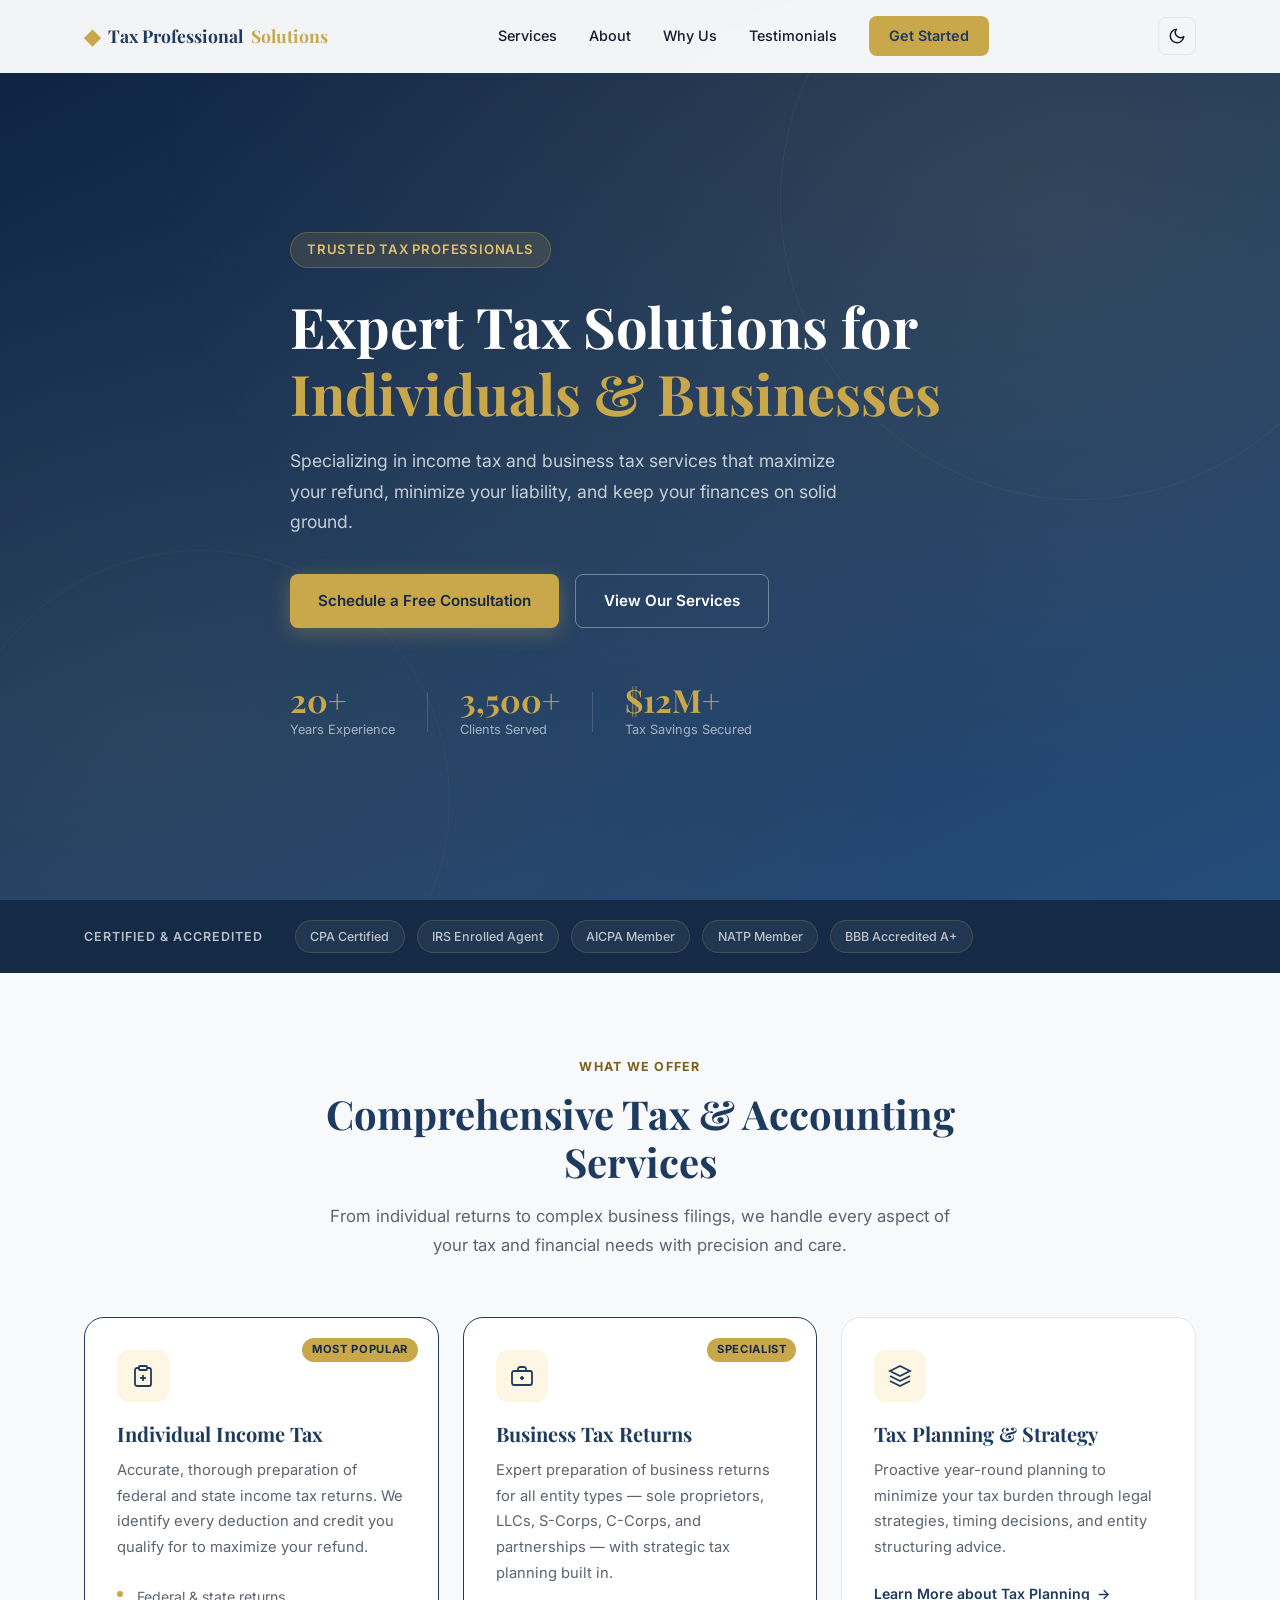
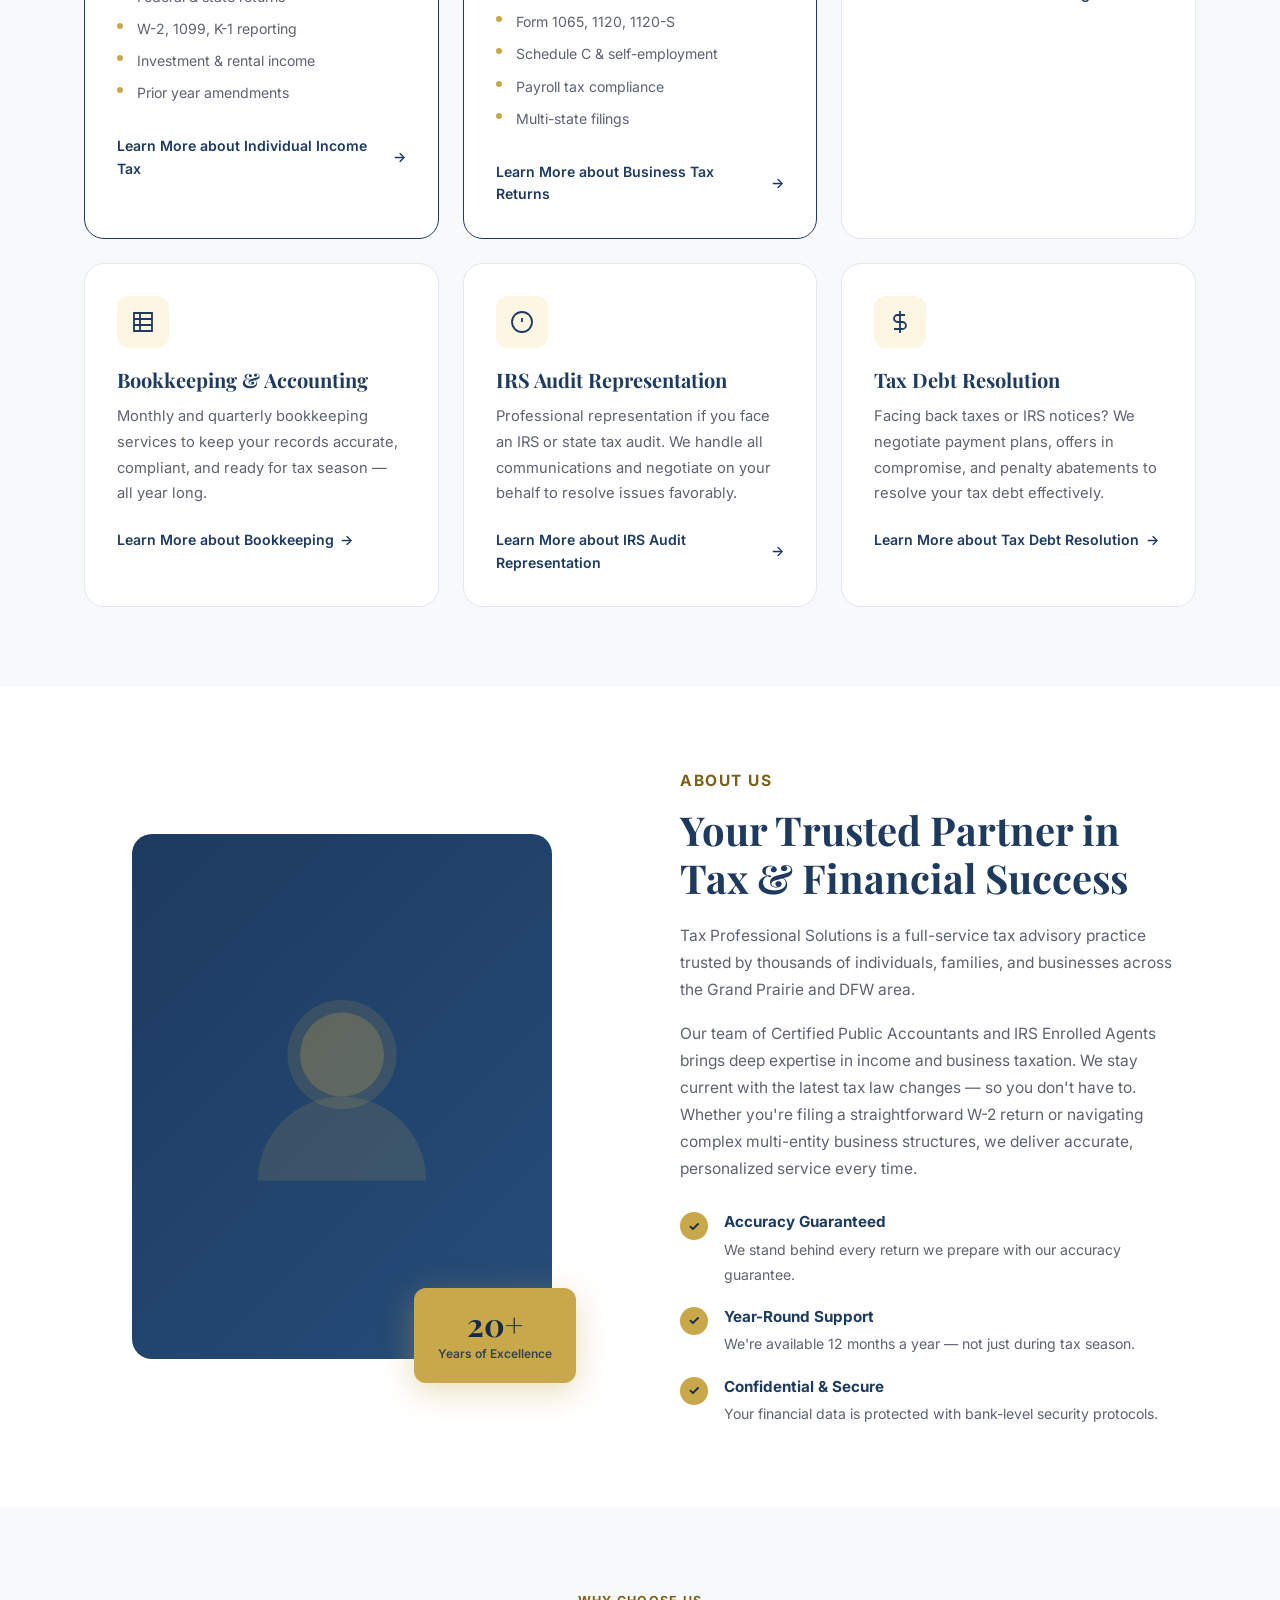
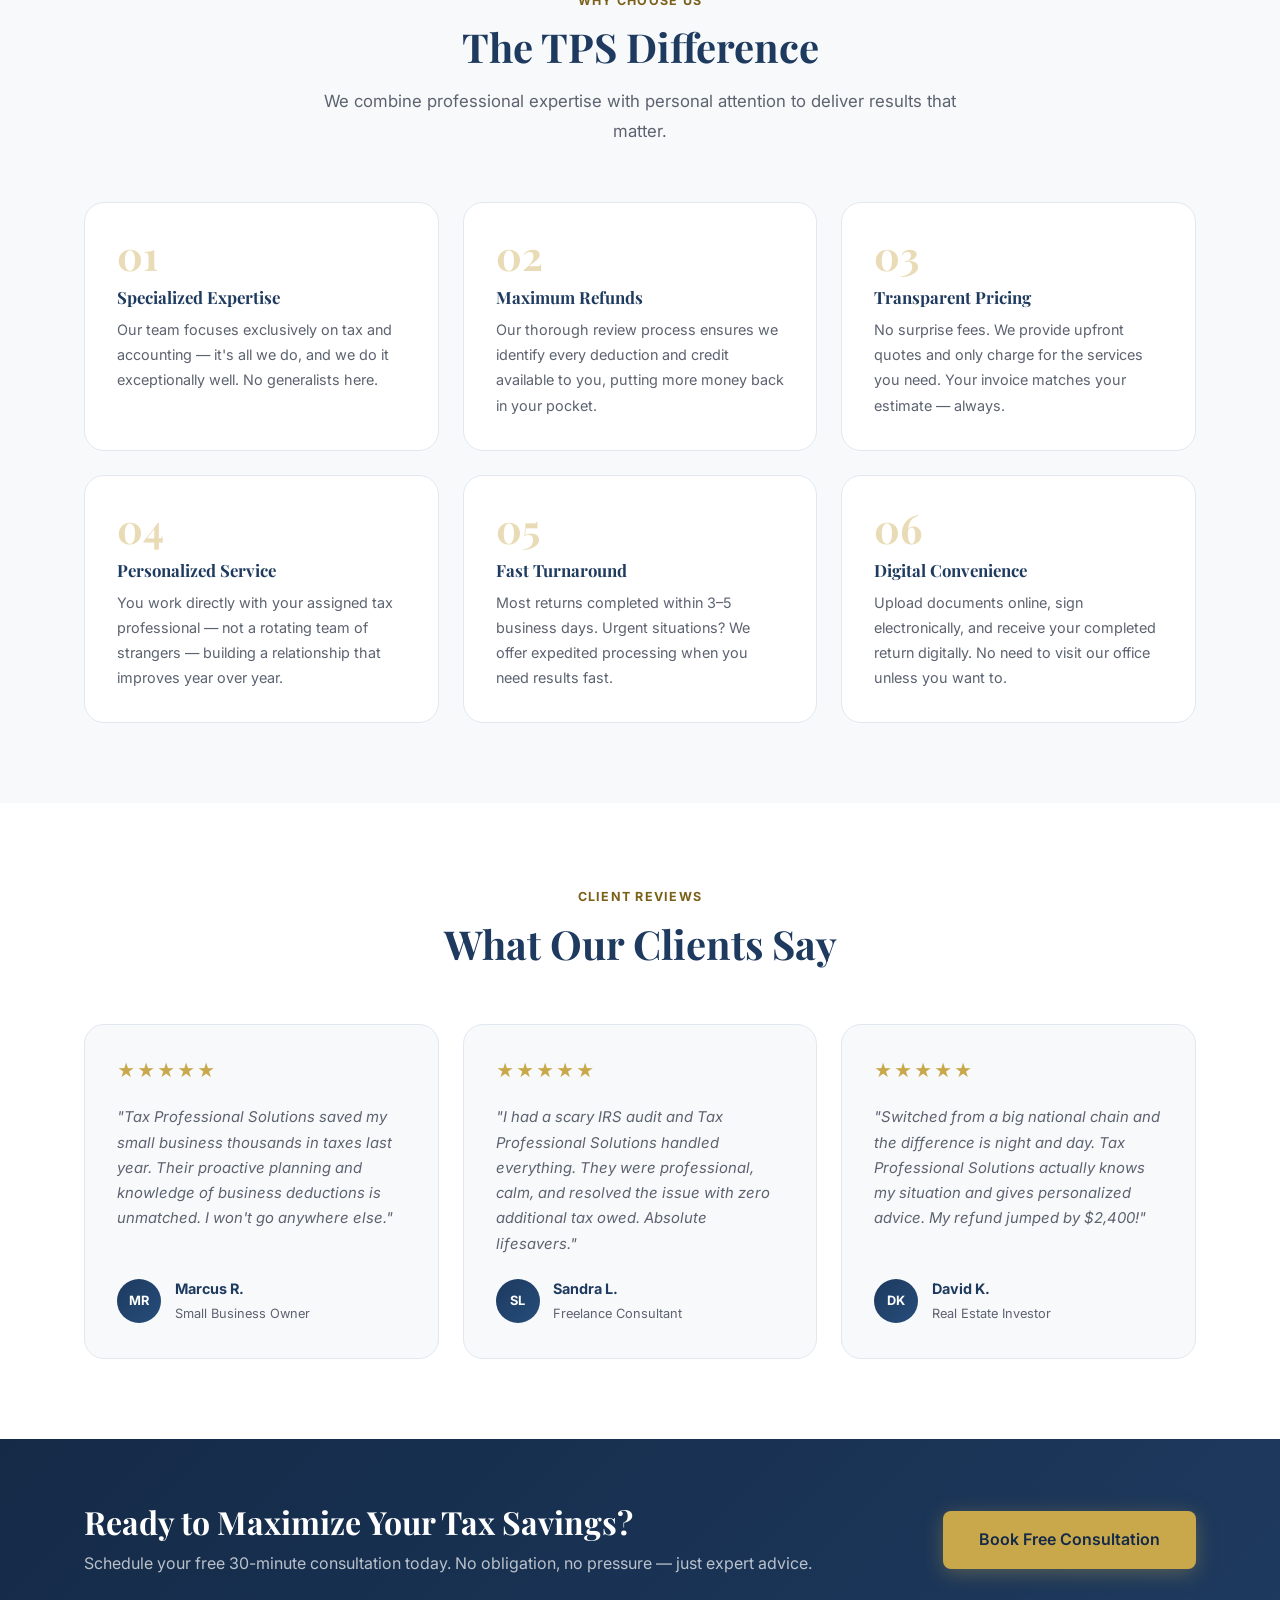
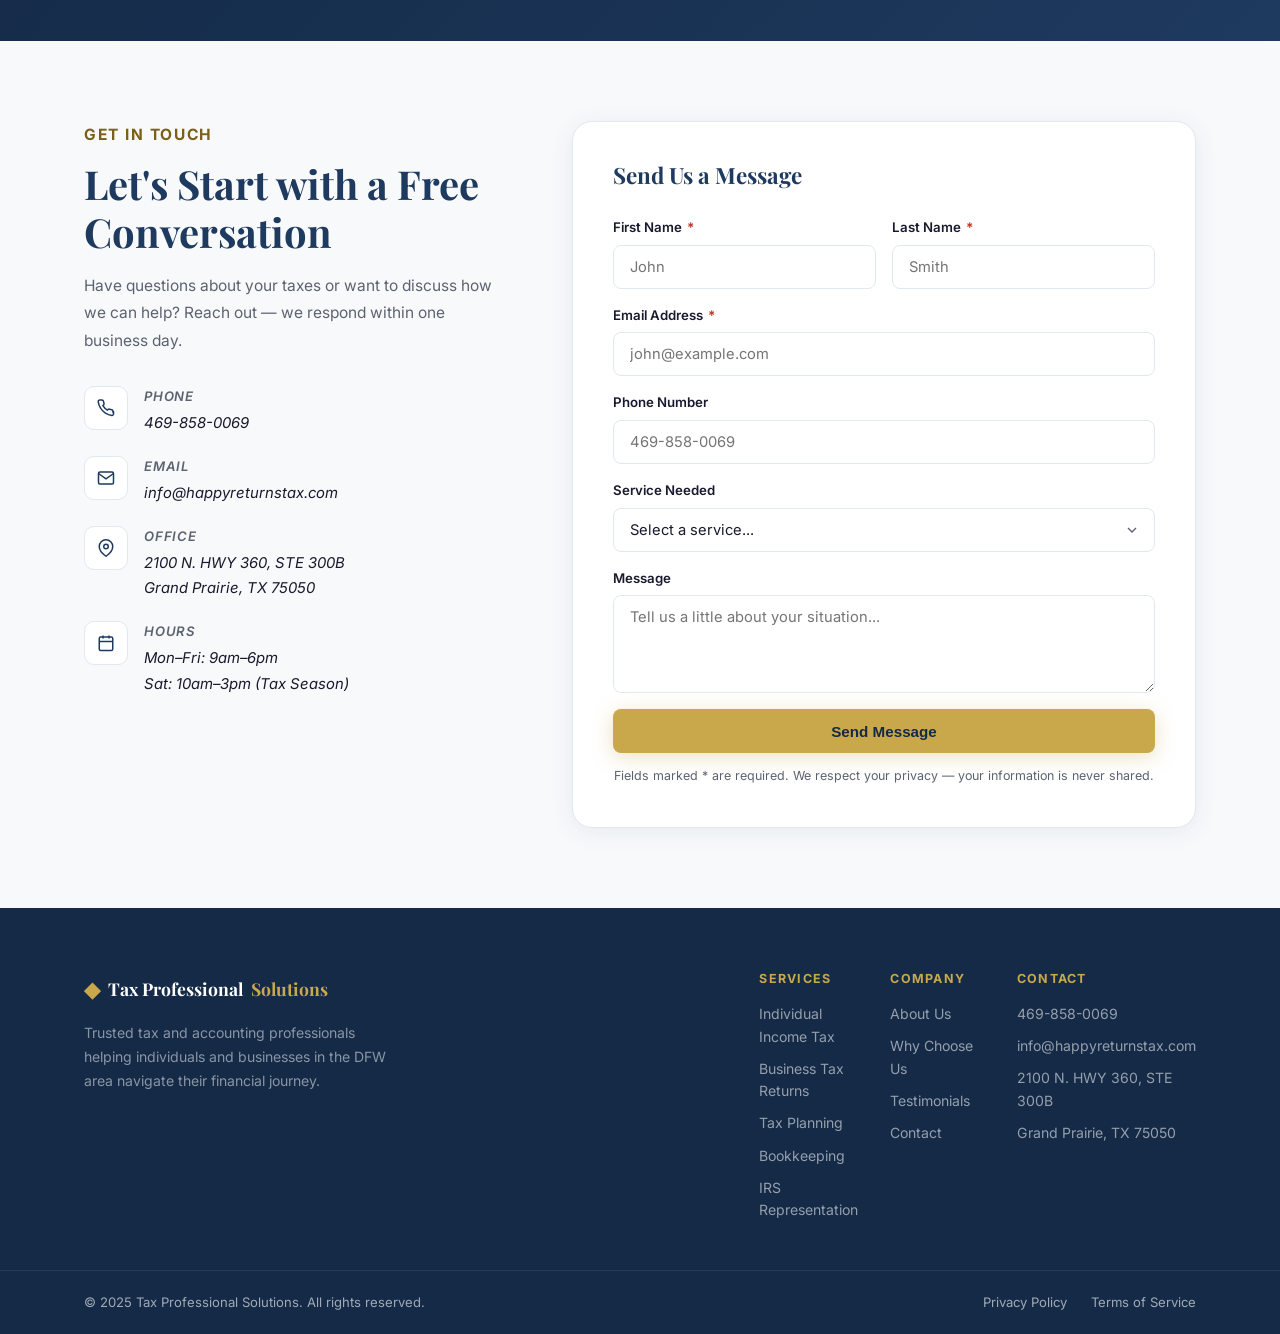
==== commit aaf958fa: "Add dark mode with toggle button and system preference support CSS: - Add semantic theme tokens to :" ====
--- a/index.html
+++ b/index.html
@@ -3,427 +3,467 @@
 <head>
   <meta charset="UTF-8" />
   <meta name="viewport" content="width=device-width, initial-scale=1.0" />
-  <title>Tax Professional Solutions | Income & Business Tax Specialists</title>
+  <title>Tax Professional Solutions | Income & Business Tax — Grand Prairie, TX</title>
+  <meta name="description" content="Tax Professional Solutions provides expert income tax and business tax services in Grand Prairie, TX. Serving individuals, families, and businesses across the DFW area. Schedule a free consultation today." />
+  <meta name="theme-color" content="#1e3a5f" />
+  <link rel="icon" type="image/svg+xml" href="favicon.svg" />
   <link rel="stylesheet" href="style.css" />
+  <script>
+    // Apply theme before first paint — prevents flash of wrong theme
+    (function () {
+      var saved = localStorage.getItem('theme');
+      var system = window.matchMedia('(prefers-color-scheme: dark)').matches ? 'dark' : 'light';
+      document.documentElement.setAttribute('data-theme', saved || system);
+    })();
+  </script>
   <link rel="preconnect" href="https://fonts.googleapis.com" />
   <link rel="preconnect" href="https://fonts.gstatic.com" crossorigin />
   <link href="https://fonts.googleapis.com/css2?family=Inter:wght@300;400;500;600;700;800&family=Playfair+Display:wght@600;700&display=swap" rel="stylesheet" />
 </head>
 <body>
 
+  <!-- Skip navigation -->
+  <a href="#main-content" class="skip-link">Skip to main content</a>
+
   <!-- Navigation -->
   <header class="navbar" id="navbar">
     <div class="container nav-inner">
-      <a href="#home" class="logo">
-        <span class="logo-icon">&#9670;</span>
+      <a href="#home" class="logo" aria-label="Tax Professional Solutions — home">
+        <span class="logo-icon" aria-hidden="true">&#9670;</span>
         Tax Professional <span>Solutions</span>
       </a>
-      <nav class="nav-links" id="nav-links">
+      <nav class="nav-links" id="nav-links" aria-label="Main navigation">
         <a href="#services">Services</a>
         <a href="#about">About</a>
         <a href="#why-us">Why Us</a>
         <a href="#testimonials">Testimonials</a>
         <a href="#contact" class="btn-nav">Get Started</a>
       </nav>
-      <button class="hamburger" id="hamburger" aria-label="Toggle menu">
-        <span></span><span></span><span></span>
+      <button class="theme-toggle" id="theme-toggle" aria-label="Switch to dark mode">
+        <!-- Moon: shown in light mode (click to go dark) -->
+        <svg class="icon-moon" viewBox="0 0 24 24" fill="none" stroke="currentColor" stroke-width="2" stroke-linecap="round" stroke-linejoin="round" aria-hidden="true" focusable="false">
+          <path d="M21 12.79A9 9 0 1 1 11.21 3 7 7 0 0 0 21 12.79z"/>
+        </svg>
+        <!-- Sun: shown in dark mode (click to go light) -->
+        <svg class="icon-sun" viewBox="0 0 24 24" fill="none" stroke="currentColor" stroke-width="2" stroke-linecap="round" stroke-linejoin="round" aria-hidden="true" focusable="false">
+          <circle cx="12" cy="12" r="5"/>
+          <line x1="12" y1="1" x2="12" y2="3"/><line x1="12" y1="21" x2="12" y2="23"/>
+          <line x1="4.22" y1="4.22" x2="5.64" y2="5.64"/><line x1="18.36" y1="18.36" x2="19.78" y2="19.78"/>
+          <line x1="1" y1="12" x2="3" y2="12"/><line x1="21" y1="12" x2="23" y2="12"/>
+          <line x1="4.22" y1="19.78" x2="5.64" y2="18.36"/><line x1="18.36" y1="5.64" x2="19.78" y2="4.22"/>
+        </svg>
+      </button>
+      <button
+        class="hamburger"
+        id="hamburger"
+        aria-label="Open navigation menu"
+        aria-expanded="false"
+        aria-controls="nav-links"
+      >
+        <span aria-hidden="true"></span>
+        <span aria-hidden="true"></span>
+        <span aria-hidden="true"></span>
       </button>
     </div>
   </header>
 
-  <!-- Hero -->
-  <section class="hero" id="home">
-    <div class="hero-bg"></div>
-    <div class="container hero-content">
-      <div class="hero-badge">Trusted Tax Professionals</div>
-      <h1>Expert Tax Solutions<br />for <span class="highlight">Individuals &amp; Businesses</span></h1>
-      <p class="hero-sub">
-        Specializing in income tax and business tax services that maximize your refund,
-        minimize your liability, and keep your finances on solid ground.
-      </p>
-      <div class="hero-actions">
-        <a href="#contact" class="btn btn-primary">Schedule a Free Consultation</a>
-        <a href="#services" class="btn btn-outline">View Our Services</a>
-      </div>
-      <div class="hero-stats">
-        <div class="stat">
-          <span class="stat-num">20+</span>
-          <span class="stat-label">Years Experience</span>
-        </div>
-        <div class="stat-divider"></div>
-        <div class="stat">
-          <span class="stat-num">3,500+</span>
-          <span class="stat-label">Clients Served</span>
-        </div>
-        <div class="stat-divider"></div>
-        <div class="stat">
-          <span class="stat-num">$12M+</span>
-          <span class="stat-label">Tax Savings Secured</span>
-        </div>
-      </div>
-    </div>
-  </section>
-
-  <!-- Trust Bar -->
-  <section class="trust-bar">
-    <div class="container trust-inner">
-      <span class="trust-label">Certified &amp; Accredited</span>
-      <div class="trust-badges">
-        <div class="badge">CPA Certified</div>
-        <div class="badge">IRS Enrolled Agent</div>
-        <div class="badge">AICPA Member</div>
-        <div class="badge">NATP Member</div>
-        <div class="badge">BBB Accredited A+</div>
-      </div>
-    </div>
-  </section>
-
-  <!-- Services -->
-  <section class="services section" id="services">
-    <div class="container">
-      <div class="section-header">
-        <p class="section-tag">What We Offer</p>
-        <h2>Comprehensive Tax &amp; Accounting Services</h2>
-        <p class="section-sub">
-          From individual returns to complex business filings, we handle every aspect
-          of your tax and financial needs with precision and care.
+  <main id="main-content">
+
+    <!-- Hero -->
+    <section class="hero" id="home" aria-labelledby="hero-heading">
+      <div class="hero-bg" aria-hidden="true"></div>
+      <div class="container hero-content">
+        <div class="hero-badge">Trusted Tax Professionals</div>
+        <h1 id="hero-heading">Expert Tax Solutions for <span class="highlight">Individuals &amp; Businesses</span></h1>
+        <p class="hero-sub">
+          Specializing in income tax and business tax services that maximize your refund,
+          minimize your liability, and keep your finances on solid ground.
         </p>
-      </div>
-      <div class="services-grid">
-
-        <div class="service-card featured">
-          <div class="service-icon">
-            <svg viewBox="0 0 24 24" fill="none" stroke="currentColor" stroke-width="1.8"><path d="M16 4h2a2 2 0 0 1 2 2v14a2 2 0 0 1-2 2H6a2 2 0 0 1-2-2V6a2 2 0 0 1 2-2h2"/><rect x="8" y="2" width="8" height="4" rx="1" ry="1"/><line x1="12" y1="11" x2="12" y2="17"/><line x1="9" y1="14" x2="15" y2="14"/></svg>
-          </div>
-          <div class="service-badge">Most Popular</div>
-          <h3>Individual Income Tax</h3>
-          <p>Accurate, thorough preparation of federal and state income tax returns. We identify every deduction and credit you qualify for to maximize your refund.</p>
-          <ul class="service-features">
-            <li>Federal &amp; state returns</li>
-            <li>W-2, 1099, K-1 reporting</li>
-            <li>Investment &amp; rental income</li>
-            <li>Prior year amendments</li>
-          </ul>
-          <a href="#contact" class="service-link">Learn More &rarr;</a>
-        </div>
-
-        <div class="service-card featured">
-          <div class="service-icon">
-            <svg viewBox="0 0 24 24" fill="none" stroke="currentColor" stroke-width="1.8"><rect x="2" y="7" width="20" height="14" rx="2"/><path d="M16 7V5a2 2 0 0 0-2-2h-4a2 2 0 0 0-2 2v2"/><line x1="12" y1="12" x2="12" y2="16"/><line x1="10" y1="14" x2="14" y2="14"/></svg>
-          </div>
-          <div class="service-badge">Specialist</div>
-          <h3>Business Tax Returns</h3>
-          <p>Expert preparation of business returns for all entity types — sole proprietors, LLCs, S-Corps, C-Corps, and partnerships — with strategic tax planning built in.</p>
-          <ul class="service-features">
-            <li>Form 1065, 1120, 1120-S</li>
-            <li>Schedule C &amp; self-employment</li>
-            <li>Payroll tax compliance</li>
-            <li>Multi-state filings</li>
-          </ul>
-          <a href="#contact" class="service-link">Learn More &rarr;</a>
-        </div>
-
-        <div class="service-card">
-          <div class="service-icon">
-            <svg viewBox="0 0 24 24" fill="none" stroke="currentColor" stroke-width="1.8"><path d="M12 2L2 7l10 5 10-5-10-5z"/><path d="M2 17l10 5 10-5"/><path d="M2 12l10 5 10-5"/></svg>
-          </div>
-          <h3>Tax Planning &amp; Strategy</h3>
-          <p>Proactive year-round planning to minimize your tax burden through legal strategies, timing decisions, and entity structuring advice.</p>
-          <a href="#contact" class="service-link">Learn More &rarr;</a>
-        </div>
-
-        <div class="service-card">
-          <div class="service-icon">
-            <svg viewBox="0 0 24 24" fill="none" stroke="currentColor" stroke-width="1.8"><path d="M3 3h18v18H3z"/><path d="M3 9h18M3 15h18M9 3v18"/></svg>
-          </div>
-          <h3>Bookkeeping &amp; Accounting</h3>
-          <p>Monthly and quarterly bookkeeping services to keep your records accurate, compliant, and ready for tax season — all year long.</p>
-          <a href="#contact" class="service-link">Learn More &rarr;</a>
-        </div>
-
-        <div class="service-card">
-          <div class="service-icon">
-            <svg viewBox="0 0 24 24" fill="none" stroke="currentColor" stroke-width="1.8"><circle cx="12" cy="12" r="10"/><line x1="12" y1="8" x2="12" y2="12"/><line x1="12" y1="16" x2="12.01" y2="16"/></svg>
-          </div>
-          <h3>IRS Audit Representation</h3>
-          <p>Professional representation if you face an IRS or state tax audit. We handle all communications and negotiate on your behalf to resolve issues favorably.</p>
-          <a href="#contact" class="service-link">Learn More &rarr;</a>
-        </div>
-
-        <div class="service-card">
-          <div class="service-icon">
-            <svg viewBox="0 0 24 24" fill="none" stroke="currentColor" stroke-width="1.8"><line x1="12" y1="1" x2="12" y2="23"/><path d="M17 5H9.5a3.5 3.5 0 1 0 0 7h5a3.5 3.5 0 1 1 0 7H6"/></svg>
-          </div>
-          <h3>Tax Debt Resolution</h3>
-          <p>Facing back taxes or IRS notices? We negotiate payment plans, offers in compromise, and penalty abatements to resolve your tax debt effectively.</p>
-          <a href="#contact" class="service-link">Learn More &rarr;</a>
-        </div>
-
-      </div>
-    </div>
-  </section>
-
-  <!-- About -->
-  <section class="about section" id="about">
-    <div class="container about-inner">
-      <div class="about-visual">
-        <div class="about-img-wrap">
-          <div class="about-img-placeholder">
-            <svg viewBox="0 0 120 120" fill="none"><circle cx="60" cy="40" r="26" fill="#c9a84c" opacity="0.15"/><circle cx="60" cy="40" r="20" fill="#c9a84c" opacity="0.25"/><path d="M20 100c0-22.1 17.9-40 40-40s40 17.9 40 40" fill="#c9a84c" opacity="0.15"/></svg>
-          </div>
-          <div class="about-card-float">
-            <span class="float-num">20+</span>
-            <span class="float-label">Years of Excellence</span>
-          </div>
-        </div>
-      </div>
-      <div class="about-text">
-        <p class="section-tag">About Us</p>
-        <h2>Your Trusted Partner in Tax &amp; Financial Success</h2>
-        <p>
-          Tax Professional Solutions is a full-service tax advisory practice trusted by thousands
-          of individuals, families, and businesses across the Grand Prairie and DFW area.
-        </p>
-        <p>
-          Our team of Certified Public Accountants and IRS Enrolled Agents brings deep expertise
-          in income and business taxation. We stay current with the latest tax law changes — so you
-          don't have to. Whether you're filing a straightforward W-2 return or navigating complex
-          multi-entity business structures, we deliver accurate, personalized service every time.
-        </p>
-        <div class="about-values">
-          <div class="value-item">
-            <div class="value-icon">&#10003;</div>
-            <div>
-              <strong>Accuracy Guaranteed</strong>
-              <p>We stand behind every return we prepare with our accuracy guarantee.</p>
-            </div>
-          </div>
-          <div class="value-item">
-            <div class="value-icon">&#10003;</div>
-            <div>
-              <strong>Year-Round Support</strong>
-              <p>We're available 12 months a year — not just during tax season.</p>
-            </div>
-          </div>
-          <div class="value-item">
-            <div class="value-icon">&#10003;</div>
-            <div>
-              <strong>Confidential &amp; Secure</strong>
-              <p>Your financial data is protected with bank-level security protocols.</p>
-            </div>
-          </div>
-        </div>
-      </div>
-    </div>
-  </section>
-
-  <!-- Why Us -->
-  <section class="why-us section" id="why-us">
-    <div class="container">
-      <div class="section-header">
-        <p class="section-tag">Why Choose Us</p>
-        <h2>The TPS Difference</h2>
-        <p class="section-sub">We combine professional expertise with personal attention to deliver results that matter.</p>
-      </div>
-      <div class="why-grid">
-        <div class="why-card">
-          <div class="why-num">01</div>
-          <h3>Specialized Expertise</h3>
-          <p>Our team focuses exclusively on tax and accounting — it's all we do, and we do it exceptionally well. No generalists here.</p>
-        </div>
-        <div class="why-card">
-          <div class="why-num">02</div>
-          <h3>Maximum Refunds</h3>
-          <p>Our thorough review process ensures we identify every deduction and credit available to you, putting more money back in your pocket.</p>
-        </div>
-        <div class="why-card">
-          <div class="why-num">03</div>
-          <h3>Transparent Pricing</h3>
-          <p>No surprise fees. We provide upfront quotes and only charge for the services you need. Your invoice matches your estimate — always.</p>
-        </div>
-        <div class="why-card">
-          <div class="why-num">04</div>
-          <h3>Personalized Service</h3>
-          <p>You work directly with your assigned tax professional — not a rotating team of strangers — building a relationship that improves year over year.</p>
-        </div>
-        <div class="why-card">
-          <div class="why-num">05</div>
-          <h3>Fast Turnaround</h3>
-          <p>Most returns completed within 3–5 business days. Urgent situations? We offer expedited processing when you need results fast.</p>
-        </div>
-        <div class="why-card">
-          <div class="why-num">06</div>
-          <h3>Digital Convenience</h3>
-          <p>Upload documents online, sign electronically, and receive your completed return digitally. No need to visit our office unless you want to.</p>
-        </div>
-      </div>
-    </div>
-  </section>
-
-  <!-- Testimonials -->
-  <section class="testimonials section" id="testimonials">
-    <div class="container">
-      <div class="section-header">
-        <p class="section-tag">Client Reviews</p>
-        <h2>What Our Clients Say</h2>
-      </div>
-      <div class="testimonials-grid">
-        <div class="testimonial-card">
-          <div class="stars">&#9733;&#9733;&#9733;&#9733;&#9733;</div>
-          <p>"Tax Professional Solutions saved my small business thousands in taxes last year. Their proactive planning and knowledge of business deductions is unmatched. I won't go anywhere else."</p>
-          <div class="testimonial-author">
-            <div class="author-avatar">MR</div>
-            <div>
-              <strong>Marcus R.</strong>
-              <span>Small Business Owner</span>
-            </div>
-          </div>
-        </div>
-        <div class="testimonial-card">
-          <div class="stars">&#9733;&#9733;&#9733;&#9733;&#9733;</div>
-          <p>"I had a scary IRS audit and Tax Professional Solutions handled everything. They were professional, calm, and resolved the issue with zero additional tax owed. Absolute lifesavers."</p>
-          <div class="testimonial-author">
-            <div class="author-avatar">SL</div>
-            <div>
-              <strong>Sandra L.</strong>
-              <span>Freelance Consultant</span>
-            </div>
-          </div>
-        </div>
-        <div class="testimonial-card">
-          <div class="stars">&#9733;&#9733;&#9733;&#9733;&#9733;</div>
-          <p>"Switched from a big national chain and the difference is night and day. Tax Professional Solutions actually knows my situation and gives personalized advice. My refund jumped by $2,400!"</p>
-          <div class="testimonial-author">
-            <div class="author-avatar">DK</div>
-            <div>
-              <strong>David K.</strong>
-              <span>Real Estate Investor</span>
-            </div>
-          </div>
-        </div>
-      </div>
-    </div>
-  </section>
-
-  <!-- CTA Banner -->
-  <section class="cta-banner">
-    <div class="container cta-inner">
-      <div class="cta-text">
-        <h2>Ready to Maximize Your Tax Savings?</h2>
-        <p>Schedule your free 30-minute consultation today. No obligation, no pressure — just expert advice.</p>
-      </div>
-      <a href="#contact" class="btn btn-primary btn-lg">Book Free Consultation</a>
-    </div>
-  </section>
-
-  <!-- Contact -->
-  <section class="contact section" id="contact">
-    <div class="container contact-inner">
-      <div class="contact-info">
-        <p class="section-tag">Get In Touch</p>
-        <h2>Let's Start with a Free Conversation</h2>
-        <p>Have questions about your taxes or want to discuss how we can help? Reach out — we respond within one business day.</p>
-        <div class="contact-details">
-          <div class="contact-item">
-            <div class="contact-icon">
-              <svg viewBox="0 0 24 24" fill="none" stroke="currentColor" stroke-width="2"><path d="M22 16.92v3a2 2 0 0 1-2.18 2 19.79 19.79 0 0 1-8.63-3.07A19.5 19.5 0 0 1 4.69 12 19.79 19.79 0 0 1 1.61 3.41 2 2 0 0 1 3.6 1.22h3a2 2 0 0 1 2 1.72c.127.96.361 1.903.7 2.81a2 2 0 0 1-.45 2.11L7.91 8.78a16 16 0 0 0 6 6l.72-.72a2 2 0 0 1 2.11-.45c.907.339 1.85.573 2.81.7A2 2 0 0 1 21.22 16.92z"/></svg>
-            </div>
-            <div>
-              <strong>Phone</strong>
-              <span>469-858-0069</span>
-            </div>
-          </div>
-          <div class="contact-item">
-            <div class="contact-icon">
-              <svg viewBox="0 0 24 24" fill="none" stroke="currentColor" stroke-width="2"><path d="M4 4h16c1.1 0 2 .9 2 2v12c0 1.1-.9 2-2 2H4c-1.1 0-2-.9-2-2V6c0-1.1.9-2 2-2z"/><polyline points="22,6 12,13 2,6"/></svg>
-            </div>
-            <div>
-              <strong>Email</strong>
-              <span>info@happyreturnstax.com</span>
-            </div>
-          </div>
-          <div class="contact-item">
-            <div class="contact-icon">
-              <svg viewBox="0 0 24 24" fill="none" stroke="currentColor" stroke-width="2"><path d="M21 10c0 7-9 13-9 13s-9-6-9-13a9 9 0 0 1 18 0z"/><circle cx="12" cy="10" r="3"/></svg>
-            </div>
-            <div>
-              <strong>Office</strong>
-              <span>2100 N. HWY 360, STE 300B<br />Grand Prairie, TX 75050</span>
-            </div>
-          </div>
-          <div class="contact-item">
-            <div class="contact-icon">
-              <svg viewBox="0 0 24 24" fill="none" stroke="currentColor" stroke-width="2"><rect x="3" y="4" width="18" height="18" rx="2" ry="2"/><line x1="16" y1="2" x2="16" y2="6"/><line x1="8" y1="2" x2="8" y2="6"/><line x1="3" y1="10" x2="21" y2="10"/></svg>
-            </div>
-            <div>
-              <strong>Hours</strong>
-              <span>Mon–Fri: 9am–6pm<br />Sat: 10am–3pm (Tax Season)</span>
-            </div>
-          </div>
-        </div>
-      </div>
-      <div class="contact-form-wrap">
-        <form class="contact-form" onsubmit="handleSubmit(event)">
-          <h3>Send Us a Message</h3>
-          <div class="form-row">
+        <div class="hero-actions">
+          <a href="#contact" class="btn btn-primary">Schedule a Free Consultation</a>
+          <a href="#services" class="btn btn-outline">View Our Services</a>
+        </div>
+        <div class="hero-stats" aria-label="Company highlights">
+          <div class="stat">
+            <span class="stat-num" aria-label="Over 20">20+</span>
+            <span class="stat-label">Years Experience</span>
+          </div>
+          <div class="stat-divider" aria-hidden="true"></div>
+          <div class="stat">
+            <span class="stat-num" aria-label="Over 3,500">3,500+</span>
+            <span class="stat-label">Clients Served</span>
+          </div>
+          <div class="stat-divider" aria-hidden="true"></div>
+          <div class="stat">
+            <span class="stat-num" aria-label="Over $12 million">$12M+</span>
+            <span class="stat-label">Tax Savings Secured</span>
+          </div>
+        </div>
+      </div>
+    </section>
+
+    <!-- Trust Bar -->
+    <section class="trust-bar" aria-label="Certifications and accreditations">
+      <div class="container trust-inner">
+        <span class="trust-label">Certified &amp; Accredited</span>
+        <div class="trust-badges" role="list">
+          <div class="badge" role="listitem">CPA Certified</div>
+          <div class="badge" role="listitem">IRS Enrolled Agent</div>
+          <div class="badge" role="listitem">AICPA Member</div>
+          <div class="badge" role="listitem">NATP Member</div>
+          <div class="badge" role="listitem">BBB Accredited A+</div>
+        </div>
+      </div>
+    </section>
+
+    <!-- Services -->
+    <section class="services section" id="services" aria-labelledby="services-heading">
+      <div class="container">
+        <div class="section-header">
+          <p class="section-tag" aria-hidden="true">What We Offer</p>
+          <h2 id="services-heading">Comprehensive Tax &amp; Accounting Services</h2>
+          <p class="section-sub">
+            From individual returns to complex business filings, we handle every aspect
+            of your tax and financial needs with precision and care.
+          </p>
+        </div>
+        <div class="services-grid">
+
+          <article class="service-card featured">
+            <div class="service-icon" aria-hidden="true">
+              <svg viewBox="0 0 24 24" fill="none" stroke="currentColor" stroke-width="1.8" focusable="false" aria-hidden="true"><path d="M16 4h2a2 2 0 0 1 2 2v14a2 2 0 0 1-2 2H6a2 2 0 0 1-2-2V6a2 2 0 0 1 2-2h2"/><rect x="8" y="2" width="8" height="4" rx="1" ry="1"/><line x1="12" y1="11" x2="12" y2="17"/><line x1="9" y1="14" x2="15" y2="14"/></svg>
+            </div>
+            <div class="service-badge" aria-label="Most Popular service">Most Popular</div>
+            <h3>Individual Income Tax</h3>
+            <p>Accurate, thorough preparation of federal and state income tax returns. We identify every deduction and credit you qualify for to maximize your refund.</p>
+            <ul class="service-features">
+              <li>Federal &amp; state returns</li>
+              <li>W-2, 1099, K-1 reporting</li>
+              <li>Investment &amp; rental income</li>
+              <li>Prior year amendments</li>
+            </ul>
+            <a href="#contact" class="service-link">Learn More about Individual Income Tax <span aria-hidden="true">&rarr;</span></a>
+          </article>
+
+          <article class="service-card featured">
+            <div class="service-icon" aria-hidden="true">
+              <svg viewBox="0 0 24 24" fill="none" stroke="currentColor" stroke-width="1.8" focusable="false" aria-hidden="true"><rect x="2" y="7" width="20" height="14" rx="2"/><path d="M16 7V5a2 2 0 0 0-2-2h-4a2 2 0 0 0-2 2v2"/><line x1="12" y1="12" x2="12" y2="16"/><line x1="10" y1="14" x2="14" y2="14"/></svg>
+            </div>
+            <div class="service-badge" aria-label="Specialist service">Specialist</div>
+            <h3>Business Tax Returns</h3>
+            <p>Expert preparation of business returns for all entity types — sole proprietors, LLCs, S-Corps, C-Corps, and partnerships — with strategic tax planning built in.</p>
+            <ul class="service-features">
+              <li>Form 1065, 1120, 1120-S</li>
+              <li>Schedule C &amp; self-employment</li>
+              <li>Payroll tax compliance</li>
+              <li>Multi-state filings</li>
+            </ul>
+            <a href="#contact" class="service-link">Learn More about Business Tax Returns <span aria-hidden="true">&rarr;</span></a>
+          </article>
+
+          <article class="service-card">
+            <div class="service-icon" aria-hidden="true">
+              <svg viewBox="0 0 24 24" fill="none" stroke="currentColor" stroke-width="1.8" focusable="false" aria-hidden="true"><path d="M12 2L2 7l10 5 10-5-10-5z"/><path d="M2 17l10 5 10-5"/><path d="M2 12l10 5 10-5"/></svg>
+            </div>
+            <h3>Tax Planning &amp; Strategy</h3>
+            <p>Proactive year-round planning to minimize your tax burden through legal strategies, timing decisions, and entity structuring advice.</p>
+            <a href="#contact" class="service-link">Learn More about Tax Planning <span aria-hidden="true">&rarr;</span></a>
+          </article>
+
+          <article class="service-card">
+            <div class="service-icon" aria-hidden="true">
+              <svg viewBox="0 0 24 24" fill="none" stroke="currentColor" stroke-width="1.8" focusable="false" aria-hidden="true"><path d="M3 3h18v18H3z"/><path d="M3 9h18M3 15h18M9 3v18"/></svg>
+            </div>
+            <h3>Bookkeeping &amp; Accounting</h3>
+            <p>Monthly and quarterly bookkeeping services to keep your records accurate, compliant, and ready for tax season — all year long.</p>
+            <a href="#contact" class="service-link">Learn More about Bookkeeping <span aria-hidden="true">&rarr;</span></a>
+          </article>
+
+          <article class="service-card">
+            <div class="service-icon" aria-hidden="true">
+              <svg viewBox="0 0 24 24" fill="none" stroke="currentColor" stroke-width="1.8" focusable="false" aria-hidden="true"><circle cx="12" cy="12" r="10"/><line x1="12" y1="8" x2="12" y2="12"/><line x1="12" y1="16" x2="12.01" y2="16"/></svg>
+            </div>
+            <h3>IRS Audit Representation</h3>
+            <p>Professional representation if you face an IRS or state tax audit. We handle all communications and negotiate on your behalf to resolve issues favorably.</p>
+            <a href="#contact" class="service-link">Learn More about IRS Audit Representation <span aria-hidden="true">&rarr;</span></a>
+          </article>
+
+          <article class="service-card">
+            <div class="service-icon" aria-hidden="true">
+              <svg viewBox="0 0 24 24" fill="none" stroke="currentColor" stroke-width="1.8" focusable="false" aria-hidden="true"><line x1="12" y1="1" x2="12" y2="23"/><path d="M17 5H9.5a3.5 3.5 0 1 0 0 7h5a3.5 3.5 0 1 1 0 7H6"/></svg>
+            </div>
+            <h3>Tax Debt Resolution</h3>
+            <p>Facing back taxes or IRS notices? We negotiate payment plans, offers in compromise, and penalty abatements to resolve your tax debt effectively.</p>
+            <a href="#contact" class="service-link">Learn More about Tax Debt Resolution <span aria-hidden="true">&rarr;</span></a>
+          </article>
+
+        </div>
+      </div>
+    </section>
+
+    <!-- About -->
+    <section class="about section" id="about" aria-labelledby="about-heading">
+      <div class="container about-inner">
+        <div class="about-visual">
+          <div class="about-img-wrap">
+            <div class="about-img-placeholder" role="img" aria-label="Illustration representing the Tax Professional Solutions team">
+              <svg viewBox="0 0 120 120" fill="none" aria-hidden="true" focusable="false"><circle cx="60" cy="40" r="26" fill="#c9a84c" opacity="0.15"/><circle cx="60" cy="40" r="20" fill="#c9a84c" opacity="0.25"/><path d="M20 100c0-22.1 17.9-40 40-40s40 17.9 40 40" fill="#c9a84c" opacity="0.15"/></svg>
+            </div>
+            <div class="about-card-float" aria-hidden="true">
+              <span class="float-num">20+</span>
+              <span class="float-label">Years of Excellence</span>
+            </div>
+          </div>
+        </div>
+        <div class="about-text">
+          <p class="section-tag" aria-hidden="true">About Us</p>
+          <h2 id="about-heading">Your Trusted Partner in Tax &amp; Financial Success</h2>
+          <p>
+            Tax Professional Solutions is a full-service tax advisory practice trusted by thousands
+            of individuals, families, and businesses across the Grand Prairie and DFW area.
+          </p>
+          <p>
+            Our team of Certified Public Accountants and IRS Enrolled Agents brings deep expertise
+            in income and business taxation. We stay current with the latest tax law changes — so you
+            don't have to. Whether you're filing a straightforward W-2 return or navigating complex
+            multi-entity business structures, we deliver accurate, personalized service every time.
+          </p>
+          <div class="about-values">
+            <div class="value-item">
+              <div class="value-icon" aria-hidden="true">&#10003;</div>
+              <div>
+                <strong>Accuracy Guaranteed</strong>
+                <p>We stand behind every return we prepare with our accuracy guarantee.</p>
+              </div>
+            </div>
+            <div class="value-item">
+              <div class="value-icon" aria-hidden="true">&#10003;</div>
+              <div>
+                <strong>Year-Round Support</strong>
+                <p>We're available 12 months a year — not just during tax season.</p>
+              </div>
+            </div>
+            <div class="value-item">
+              <div class="value-icon" aria-hidden="true">&#10003;</div>
+              <div>
+                <strong>Confidential &amp; Secure</strong>
+                <p>Your financial data is protected with bank-level security protocols.</p>
+              </div>
+            </div>
+          </div>
+        </div>
+      </div>
+    </section>
+
+    <!-- Why Us -->
+    <section class="why-us section" id="why-us" aria-labelledby="why-heading">
+      <div class="container">
+        <div class="section-header">
+          <p class="section-tag" aria-hidden="true">Why Choose Us</p>
+          <h2 id="why-heading">The TPS Difference</h2>
+          <p class="section-sub">We combine professional expertise with personal attention to deliver results that matter.</p>
+        </div>
+        <div class="why-grid">
+          <div class="why-card">
+            <div class="why-num" aria-hidden="true">01</div>
+            <h3>Specialized Expertise</h3>
+            <p>Our team focuses exclusively on tax and accounting — it's all we do, and we do it exceptionally well. No generalists here.</p>
+          </div>
+          <div class="why-card">
+            <div class="why-num" aria-hidden="true">02</div>
+            <h3>Maximum Refunds</h3>
+            <p>Our thorough review process ensures we identify every deduction and credit available to you, putting more money back in your pocket.</p>
+          </div>
+          <div class="why-card">
+            <div class="why-num" aria-hidden="true">03</div>
+            <h3>Transparent Pricing</h3>
+            <p>No surprise fees. We provide upfront quotes and only charge for the services you need. Your invoice matches your estimate — always.</p>
+          </div>
+          <div class="why-card">
+            <div class="why-num" aria-hidden="true">04</div>
+            <h3>Personalized Service</h3>
+            <p>You work directly with your assigned tax professional — not a rotating team of strangers — building a relationship that improves year over year.</p>
+          </div>
+          <div class="why-card">
+            <div class="why-num" aria-hidden="true">05</div>
+            <h3>Fast Turnaround</h3>
+            <p>Most returns completed within 3–5 business days. Urgent situations? We offer expedited processing when you need results fast.</p>
+          </div>
+          <div class="why-card">
+            <div class="why-num" aria-hidden="true">06</div>
+            <h3>Digital Convenience</h3>
+            <p>Upload documents online, sign electronically, and receive your completed return digitally. No need to visit our office unless you want to.</p>
+          </div>
+        </div>
+      </div>
+    </section>
+
+    <!-- Testimonials -->
+    <section class="testimonials section" id="testimonials" aria-labelledby="testimonials-heading">
+      <div class="container">
+        <div class="section-header">
+          <p class="section-tag" aria-hidden="true">Client Reviews</p>
+          <h2 id="testimonials-heading">What Our Clients Say</h2>
+        </div>
+        <div class="testimonials-grid">
+          <article class="testimonial-card">
+            <div class="stars" role="img" aria-label="5 out of 5 stars"><span aria-hidden="true">&#9733;&#9733;&#9733;&#9733;&#9733;</span></div>
+            <p>"Tax Professional Solutions saved my small business thousands in taxes last year. Their proactive planning and knowledge of business deductions is unmatched. I won't go anywhere else."</p>
+            <div class="testimonial-author">
+              <div class="author-avatar" aria-hidden="true">MR</div>
+              <div>
+                <strong>Marcus R.</strong>
+                <span>Small Business Owner</span>
+              </div>
+            </div>
+          </article>
+          <article class="testimonial-card">
+            <div class="stars" role="img" aria-label="5 out of 5 stars"><span aria-hidden="true">&#9733;&#9733;&#9733;&#9733;&#9733;</span></div>
+            <p>"I had a scary IRS audit and Tax Professional Solutions handled everything. They were professional, calm, and resolved the issue with zero additional tax owed. Absolute lifesavers."</p>
+            <div class="testimonial-author">
+              <div class="author-avatar" aria-hidden="true">SL</div>
+              <div>
+                <strong>Sandra L.</strong>
+                <span>Freelance Consultant</span>
+              </div>
+            </div>
+          </article>
+          <article class="testimonial-card">
+            <div class="stars" role="img" aria-label="5 out of 5 stars"><span aria-hidden="true">&#9733;&#9733;&#9733;&#9733;&#9733;</span></div>
+            <p>"Switched from a big national chain and the difference is night and day. Tax Professional Solutions actually knows my situation and gives personalized advice. My refund jumped by $2,400!"</p>
+            <div class="testimonial-author">
+              <div class="author-avatar" aria-hidden="true">DK</div>
+              <div>
+                <strong>David K.</strong>
+                <span>Real Estate Investor</span>
+              </div>
+            </div>
+          </article>
+        </div>
+      </div>
+    </section>
+
+    <!-- CTA Banner -->
+    <section class="cta-banner" aria-labelledby="cta-heading">
+      <div class="container cta-inner">
+        <div class="cta-text">
+          <h2 id="cta-heading">Ready to Maximize Your Tax Savings?</h2>
+          <p>Schedule your free 30-minute consultation today. No obligation, no pressure — just expert advice.</p>
+        </div>
+        <a href="#contact" class="btn btn-primary btn-lg">Book Free Consultation</a>
+      </div>
+    </section>
+
+    <!-- Contact -->
+    <section class="contact section" id="contact" aria-labelledby="contact-heading">
+      <div class="container contact-inner">
+        <div class="contact-info">
+          <p class="section-tag" aria-hidden="true">Get In Touch</p>
+          <h2 id="contact-heading">Let's Start with a Free Conversation</h2>
+          <p>Have questions about your taxes or want to discuss how we can help? Reach out — we respond within one business day.</p>
+          <address class="contact-details">
+            <div class="contact-item">
+              <div class="contact-icon" aria-hidden="true">
+                <svg viewBox="0 0 24 24" fill="none" stroke="currentColor" stroke-width="2" focusable="false" aria-hidden="true"><path d="M22 16.92v3a2 2 0 0 1-2.18 2 19.79 19.79 0 0 1-8.63-3.07A19.5 19.5 0 0 1 4.69 12 19.79 19.79 0 0 1 1.61 3.41 2 2 0 0 1 3.6 1.22h3a2 2 0 0 1 2 1.72c.127.96.361 1.903.7 2.81a2 2 0 0 1-.45 2.11L7.91 8.78a16 16 0 0 0 6 6l.72-.72a2 2 0 0 1 2.11-.45c.907.339 1.85.573 2.81.7A2 2 0 0 1 21.22 16.92z"/></svg>
+              </div>
+              <div>
+                <strong>Phone</strong>
+                <a href="tel:4698580069" class="contact-link">469-858-0069</a>
+              </div>
+            </div>
+            <div class="contact-item">
+              <div class="contact-icon" aria-hidden="true">
+                <svg viewBox="0 0 24 24" fill="none" stroke="currentColor" stroke-width="2" focusable="false" aria-hidden="true"><path d="M4 4h16c1.1 0 2 .9 2 2v12c0 1.1-.9 2-2 2H4c-1.1 0-2-.9-2-2V6c0-1.1.9-2 2-2z"/><polyline points="22,6 12,13 2,6"/></svg>
+              </div>
+              <div>
+                <strong>Email</strong>
+                <a href="mailto:info@happyreturnstax.com" class="contact-link">info@happyreturnstax.com</a>
+              </div>
+            </div>
+            <div class="contact-item">
+              <div class="contact-icon" aria-hidden="true">
+                <svg viewBox="0 0 24 24" fill="none" stroke="currentColor" stroke-width="2" focusable="false" aria-hidden="true"><path d="M21 10c0 7-9 13-9 13s-9-6-9-13a9 9 0 0 1 18 0z"/><circle cx="12" cy="10" r="3"/></svg>
+              </div>
+              <div>
+                <strong>Office</strong>
+                <span>2100 N. HWY 360, STE 300B<br />Grand Prairie, TX 75050</span>
+              </div>
+            </div>
+            <div class="contact-item">
+              <div class="contact-icon" aria-hidden="true">
+                <svg viewBox="0 0 24 24" fill="none" stroke="currentColor" stroke-width="2" focusable="false" aria-hidden="true"><rect x="3" y="4" width="18" height="18" rx="2" ry="2"/><line x1="16" y1="2" x2="16" y2="6"/><line x1="8" y1="2" x2="8" y2="6"/><line x1="3" y1="10" x2="21" y2="10"/></svg>
+              </div>
+              <div>
+                <strong>Hours</strong>
+                <span>Mon–Fri: 9am–6pm<br />Sat: 10am–3pm (Tax Season)</span>
+              </div>
+            </div>
+          </address>
+        </div>
+        <div class="contact-form-wrap">
+          <form class="contact-form" id="contact-form" onsubmit="handleSubmit(event)" novalidate>
+            <h3>Send Us a Message</h3>
+            <div class="form-row">
+              <div class="form-group">
+                <label for="first-name">First Name <span class="required" aria-hidden="true">*</span></label>
+                <input type="text" id="first-name" name="first-name" placeholder="John" required autocomplete="given-name" aria-required="true" />
+              </div>
+              <div class="form-group">
+                <label for="last-name">Last Name <span class="required" aria-hidden="true">*</span></label>
+                <input type="text" id="last-name" name="last-name" placeholder="Smith" required autocomplete="family-name" aria-required="true" />
+              </div>
+            </div>
             <div class="form-group">
-              <label for="first-name">First Name</label>
-              <input type="text" id="first-name" name="first-name" placeholder="John" required />
+              <label for="email">Email Address <span class="required" aria-hidden="true">*</span></label>
+              <input type="email" id="email" name="email" placeholder="john@example.com" required autocomplete="email" aria-required="true" />
             </div>
             <div class="form-group">
-              <label for="last-name">Last Name</label>
-              <input type="text" id="last-name" name="last-name" placeholder="Smith" required />
-            </div>
-          </div>
-          <div class="form-group">
-            <label for="email">Email Address</label>
-            <input type="email" id="email" name="email" placeholder="john@example.com" required />
-          </div>
-          <div class="form-group">
-            <label for="phone">Phone Number</label>
-            <input type="tel" id="phone" name="phone" placeholder="469-858-0069" />
-          </div>
-          <div class="form-group">
-            <label for="service">Service Needed</label>
-            <select id="service" name="service">
-              <option value="">Select a service...</option>
-              <option value="individual-tax">Individual Income Tax</option>
-              <option value="business-tax">Business Tax Return</option>
-              <option value="tax-planning">Tax Planning &amp; Strategy</option>
-              <option value="bookkeeping">Bookkeeping &amp; Accounting</option>
-              <option value="irs-audit">IRS Audit Representation</option>
-              <option value="tax-debt">Tax Debt Resolution</option>
-              <option value="other">Other / Not Sure</option>
-            </select>
-          </div>
-          <div class="form-group">
-            <label for="message">Message</label>
-            <textarea id="message" name="message" rows="4" placeholder="Tell us a little about your situation..."></textarea>
-          </div>
-          <button type="submit" class="btn btn-primary btn-full">Send Message</button>
-          <p class="form-note">We respect your privacy. Your information is never shared.</p>
-        </form>
-        <div class="form-success" id="form-success" style="display:none;">
-          <div class="success-icon">&#10003;</div>
-          <h3>Message Received!</h3>
-          <p>Thank you for reaching out. A member of our team will contact you within one business day.</p>
-        </div>
-      </div>
-    </div>
-  </section>
+              <label for="phone">Phone Number</label>
+              <input type="tel" id="phone" name="phone" placeholder="469-858-0069" autocomplete="tel" />
+            </div>
+            <div class="form-group">
+              <label for="service">Service Needed</label>
+              <select id="service" name="service">
+                <option value="">Select a service...</option>
+                <option value="individual-tax">Individual Income Tax</option>
+                <option value="business-tax">Business Tax Return</option>
+                <option value="tax-planning">Tax Planning &amp; Strategy</option>
+                <option value="bookkeeping">Bookkeeping &amp; Accounting</option>
+                <option value="irs-audit">IRS Audit Representation</option>
+                <option value="tax-debt">Tax Debt Resolution</option>
+                <option value="other">Other / Not Sure</option>
+              </select>
+            </div>
+            <div class="form-group">
+              <label for="message">Message</label>
+              <textarea id="message" name="message" rows="4" placeholder="Tell us a little about your situation..."></textarea>
+            </div>
+            <button type="submit" class="btn btn-primary btn-full">Send Message</button>
+            <p class="form-note">Fields marked <span aria-hidden="true">*</span><span class="sr-only">with an asterisk</span> are required. We respect your privacy — your information is never shared.</p>
+          </form>
+          <div class="form-success" id="form-success" role="alert" aria-live="polite" tabindex="-1" style="display:none;">
+            <div class="success-icon" aria-hidden="true">&#10003;</div>
+            <h3>Message Received!</h3>
+            <p>Thank you for reaching out. A member of our team will contact you within one business day.</p>
+          </div>
+        </div>
+      </div>
+    </section>
+
+  </main>
 
   <!-- Footer -->
   <footer class="footer">
     <div class="container footer-inner">
       <div class="footer-brand">
-        <a href="#home" class="logo logo-light">
-          <span class="logo-icon">&#9670;</span>
+        <a href="#home" class="logo logo-light" aria-label="Tax Professional Solutions — back to top">
+          <span class="logo-icon" aria-hidden="true">&#9670;</span>
           Tax Professional <span>Solutions</span>
         </a>
         <p>Trusted tax and accounting professionals helping individuals and businesses in the DFW area navigate their financial journey.</p>
       </div>
       <div class="footer-links">
-        <div class="footer-col">
+        <nav class="footer-col" aria-label="Services navigation">
           <h4>Services</h4>
           <ul>
             <li><a href="#services">Individual Income Tax</a></li>
@@ -432,8 +472,8 @@
             <li><a href="#services">Bookkeeping</a></li>
             <li><a href="#services">IRS Representation</a></li>
           </ul>
-        </div>
-        <div class="footer-col">
+        </nav>
+        <nav class="footer-col" aria-label="Company navigation">
           <h4>Company</h4>
           <ul>
             <li><a href="#about">About Us</a></li>
@@ -441,12 +481,12 @@
             <li><a href="#testimonials">Testimonials</a></li>
             <li><a href="#contact">Contact</a></li>
           </ul>
-        </div>
+        </nav>
         <div class="footer-col">
           <h4>Contact</h4>
           <ul>
-            <li>469-858-0069</li>
-            <li>info@happyreturnstax.com</li>
+            <li><a href="tel:4698580069" class="footer-contact-link">469-858-0069</a></li>
+            <li><a href="mailto:info@happyreturnstax.com" class="footer-contact-link">info@happyreturnstax.com</a></li>
             <li>2100 N. HWY 360, STE 300B</li>
             <li>Grand Prairie, TX 75050</li>
           </ul>
@@ -456,67 +496,115 @@
     <div class="footer-bottom">
       <div class="container">
         <p>&copy; 2025 Tax Professional Solutions. All rights reserved.</p>
-        <div class="footer-legal">
+        <nav class="footer-legal" aria-label="Legal links">
           <a href="#">Privacy Policy</a>
           <a href="#">Terms of Service</a>
-        </div>
+        </nav>
       </div>
     </div>
   </footer>
 
   <script>
-    // Sticky nav shadow
+    // ---- Theme toggle ----
+    const themeToggle = document.getElementById('theme-toggle');
+
+    function updateToggleLabel(theme) {
+      themeToggle.setAttribute(
+        'aria-label',
+        theme === 'dark' ? 'Switch to light mode' : 'Switch to dark mode'
+      );
+    }
+
+    // Sync label with current theme on load
+    updateToggleLabel(document.documentElement.getAttribute('data-theme') || 'light');
+
+    themeToggle.addEventListener('click', () => {
+      const current = document.documentElement.getAttribute('data-theme');
+      const next = current === 'dark' ? 'light' : 'dark';
+      document.documentElement.setAttribute('data-theme', next);
+      localStorage.setItem('theme', next);
+      updateToggleLabel(next);
+    });
+
+    // ---- Sticky nav shadow ----
     const navbar = document.getElementById('navbar');
     window.addEventListener('scroll', () => {
       navbar.classList.toggle('scrolled', window.scrollY > 20);
     });
 
-    // Mobile hamburger
+    // Mobile hamburger — toggles aria-expanded
     const hamburger = document.getElementById('hamburger');
     const navLinks = document.getElementById('nav-links');
     hamburger.addEventListener('click', () => {
-      navLinks.classList.toggle('open');
-      hamburger.classList.toggle('active');
+      const isOpen = navLinks.classList.toggle('open');
+      hamburger.classList.toggle('active', isOpen);
+      hamburger.setAttribute('aria-expanded', isOpen ? 'true' : 'false');
+      hamburger.setAttribute('aria-label', isOpen ? 'Close navigation menu' : 'Open navigation menu');
     });
     navLinks.querySelectorAll('a').forEach(link => {
       link.addEventListener('click', () => {
         navLinks.classList.remove('open');
         hamburger.classList.remove('active');
+        hamburger.setAttribute('aria-expanded', 'false');
+        hamburger.setAttribute('aria-label', 'Open navigation menu');
       });
+    });
+
+    // Close nav on Escape key
+    document.addEventListener('keydown', (e) => {
+      if (e.key === 'Escape' && navLinks.classList.contains('open')) {
+        navLinks.classList.remove('open');
+        hamburger.classList.remove('active');
+        hamburger.setAttribute('aria-expanded', 'false');
+        hamburger.setAttribute('aria-label', 'Open navigation menu');
+        hamburger.focus();
+      }
     });
 
     // Smooth scroll
     document.querySelectorAll('a[href^="#"]').forEach(anchor => {
       anchor.addEventListener('click', function(e) {
-        e.preventDefault();
         const target = document.querySelector(this.getAttribute('href'));
         if (target) {
+          e.preventDefault();
           const offset = 80;
           const top = target.getBoundingClientRect().top + window.scrollY - offset;
           window.scrollTo({ top, behavior: 'smooth' });
+          // Move focus to target for keyboard/screen reader users
+          target.setAttribute('tabindex', '-1');
+          target.focus({ preventScroll: true });
         }
       });
     });
 
-    // Form submit
+    // Form submit — move focus to success message for screen readers
     function handleSubmit(e) {
       e.preventDefault();
-      document.querySelector('.contact-form').style.display = 'none';
-      document.getElementById('form-success').style.display = 'flex';
+      document.getElementById('contact-form').style.display = 'none';
+      const success = document.getElementById('form-success');
+      success.style.display = 'flex';
+      success.focus();
     }
 
-    // Intersection observer for fade-in animations
-    const observer = new IntersectionObserver((entries) => {
-      entries.forEach(entry => {
-        if (entry.isIntersecting) {
-          entry.target.classList.add('visible');
-        }
+    // Intersection observer for fade-in animations (respects reduced-motion)
+    const prefersReducedMotion = window.matchMedia('(prefers-reduced-motion: reduce)').matches;
+    if (!prefersReducedMotion) {
+      const observer = new IntersectionObserver((entries) => {
+        entries.forEach(entry => {
+          if (entry.isIntersecting) {
+            entry.target.classList.add('visible');
+          }
+        });
+      }, { threshold: 0.1 });
+      document.querySelectorAll('.service-card, .why-card, .testimonial-card').forEach(el => {
+        observer.observe(el);
       });
-    }, { threshold: 0.1 });
-
-    document.querySelectorAll('.service-card, .why-card, .testimonial-card').forEach(el => {
-      observer.observe(el);
-    });
+    } else {
+      // Show all cards immediately if user prefers reduced motion
+      document.querySelectorAll('.service-card, .why-card, .testimonial-card').forEach(el => {
+        el.classList.add('visible');
+      });
+    }
   </script>
 </body>
 </html>
--- a/style.css
+++ b/style.css
@@ -1,5 +1,5 @@
 /* ============================================================
-   Pinnacle Tax & Accounting — Professional Website Styles
+   Tax Professional Solutions — Website Styles
    Color Palette: Navy #1e3a5f | Gold #c9a84c | White #ffffff
    ============================================================ */
 
@@ -10,33 +10,158 @@
 }
 
 :root {
+  /* Brand colors — never change between themes */
   --navy: #1e3a5f;
   --navy-dark: #142a47;
   --navy-light: #254d7a;
   --gold: #c9a84c;
   --gold-light: #dfc06e;
+
+  /* Semantic theme tokens — light mode defaults */
+  --page-bg: #ffffff;
+  --surface: #ffffff;
+  --surface-alt: #f8f9fb;
   --gold-pale: #fdf6e3;
-  --white: #ffffff;
-  --off-white: #f8f9fb;
+  --gold-accessible: #7a6018;   /* 5.4:1 on white — WCAG AA */
   --text: #1a1a2e;
   --text-muted: #5c6370;
+  --heading-color: #1e3a5f;
   --border: #e2e8f0;
+  --nav-bg: rgba(255, 255, 255, 0.95);
+  --nav-text: #1a1a2e;
+  --input-bg: #ffffff;
   --shadow: rgba(30, 58, 95, 0.08);
   --shadow-md: rgba(30, 58, 95, 0.14);
   --radius: 12px;
   --radius-lg: 20px;
+
+  /* Aliases so existing rules don't need changing */
+  --white: var(--surface);
+  --off-white: var(--surface-alt);
+}
+
+/* ============================================================
+   DARK MODE — system preference (no-JS fallback)
+   ============================================================ */
+@media (prefers-color-scheme: dark) {
+  :root:not([data-theme="light"]) {
+    --page-bg: #0a1628;
+    --surface: #1a2d45;
+    --surface-alt: #0f1e30;
+    --gold-pale: rgba(201, 168, 76, 0.1);
+    --gold-accessible: #d4ae54;
+    --text: #dce6f4;
+    --text-muted: #8fa8c8;
+    --heading-color: #dce6f4;
+    --border: #1e3550;
+    --nav-bg: rgba(10, 22, 40, 0.97);
+    --nav-text: #dce6f4;
+    --input-bg: #132236;
+    --shadow: rgba(0, 0, 0, 0.25);
+    --shadow-md: rgba(0, 0, 0, 0.4);
+    --white: var(--surface);
+    --off-white: var(--surface-alt);
+  }
+}
+
+/* Dark mode — explicit toggle (overrides system preference) */
+[data-theme="dark"] {
+  --page-bg: #0a1628;
+  --surface: #1a2d45;
+  --surface-alt: #0f1e30;
+  --gold-pale: rgba(201, 168, 76, 0.1);
+  --gold-accessible: #d4ae54;
+  --text: #dce6f4;
+  --text-muted: #8fa8c8;
+  --heading-color: #dce6f4;
+  --border: #1e3550;
+  --nav-bg: rgba(10, 22, 40, 0.97);
+  --nav-text: #dce6f4;
+  --input-bg: #132236;
+  --shadow: rgba(0, 0, 0, 0.25);
+  --shadow-md: rgba(0, 0, 0, 0.4);
+  --white: var(--surface);
+  --off-white: var(--surface-alt);
 }
 
 html {
   scroll-behavior: smooth;
-}
+  color-scheme: light dark;
+}
+
+html, body {
+  overflow-x: hidden;
+}
+
+/* ============================================================
+   ACCESSIBILITY — Skip link, focus styles, screen-reader utils
+   ============================================================ */
+
+.skip-link {
+  position: absolute;
+  top: -100%;
+  left: 1rem;
+  background: var(--navy);
+  color: var(--white);
+  padding: 0.75rem 1.25rem;
+  border-radius: 0 0 var(--radius) var(--radius);
+  font-weight: 600;
+  font-size: 0.9rem;
+  text-decoration: none;
+  z-index: 9999;
+  transition: top 0.2s;
+}
+
+.skip-link:focus {
+  top: 0;
+  outline: 3px solid var(--gold);
+  outline-offset: 2px;
+}
+
+/* Screen-reader only utility */
+.sr-only {
+  position: absolute;
+  width: 1px;
+  height: 1px;
+  padding: 0;
+  margin: -1px;
+  overflow: hidden;
+  clip: rect(0, 0, 0, 0);
+  white-space: nowrap;
+  border: 0;
+}
+
+/* Global focus-visible ring — consistent and clearly visible */
+:focus-visible {
+  outline: 3px solid var(--gold);
+  outline-offset: 3px;
+  border-radius: 4px;
+}
+
+/* Remove focus ring when using mouse (only show for keyboard) */
+:focus:not(:focus-visible) {
+  outline: none;
+}
+
+/* Required field marker */
+.required { color: #c0392b; font-weight: 700; margin-left: 2px; }
+
+/* Footer contact links */
+.footer-contact-link {
+  color: rgba(255, 255, 255, 0.55);
+  text-decoration: none;
+  transition: color 0.2s;
+}
+.footer-contact-link:hover,
+.footer-contact-link:focus-visible { color: var(--gold-light); }
 
 body {
   font-family: 'Inter', -apple-system, BlinkMacSystemFont, 'Segoe UI', sans-serif;
   color: var(--text);
-  background: var(--white);
+  background: var(--page-bg);
   line-height: 1.6;
   -webkit-font-smoothing: antialiased;
+  transition: background-color 0.25s ease, color 0.25s ease;
 }
 
 .container {
@@ -56,7 +181,7 @@
 h1, h2, h3, h4 {
   font-family: 'Playfair Display', Georgia, serif;
   line-height: 1.2;
-  color: var(--navy);
+  color: var(--heading-color);
 }
 
 h1 { font-size: clamp(2.2rem, 5vw, 3.5rem); }
@@ -75,7 +200,7 @@
   left: 0;
   right: 0;
   z-index: 1000;
-  background: rgba(255, 255, 255, 0.95);
+  background: var(--nav-bg);
   backdrop-filter: blur(12px);
   border-bottom: 1px solid transparent;
   transition: border-color 0.3s, box-shadow 0.3s;
@@ -100,7 +225,7 @@
   text-decoration: none;
   font-weight: 700;
   font-size: 1.1rem;
-  color: var(--navy);
+  color: var(--heading-color);
   font-family: 'Playfair Display', serif;
 }
 
@@ -120,13 +245,13 @@
 
 .nav-links a {
   text-decoration: none;
-  color: var(--text);
+  color: var(--nav-text);
   font-size: 0.9rem;
   font-weight: 500;
   transition: color 0.2s;
 }
 
-.nav-links a:hover { color: var(--navy); }
+.nav-links a:hover { color: var(--gold); }
 
 .btn-nav {
   background: var(--gold) !important;
@@ -164,6 +289,51 @@
 .hamburger.active span:nth-child(1) { transform: rotate(45deg) translate(5px, 5px); }
 .hamburger.active span:nth-child(2) { opacity: 0; }
 .hamburger.active span:nth-child(3) { transform: rotate(-45deg) translate(5px, -5px); }
+
+/* ============================================================
+   THEME TOGGLE BUTTON
+   ============================================================ */
+
+.theme-toggle {
+  display: flex;
+  align-items: center;
+  justify-content: center;
+  width: 38px;
+  height: 38px;
+  background: none;
+  border: 1.5px solid var(--border);
+  border-radius: 8px;
+  cursor: pointer;
+  color: var(--nav-text);
+  transition: background 0.2s, border-color 0.2s, color 0.2s;
+  flex-shrink: 0;
+}
+
+.theme-toggle:hover {
+  background: var(--surface-alt);
+  border-color: var(--gold);
+  color: var(--gold);
+}
+
+.theme-toggle svg {
+  width: 18px;
+  height: 18px;
+  transition: transform 0.4s ease;
+}
+
+.theme-toggle:hover svg { transform: rotate(20deg); }
+
+/* Icon visibility controlled by JS-set data-theme on <html> */
+.icon-sun { display: none; }
+.icon-moon { display: block; }
+
+[data-theme="dark"] .icon-sun { display: block; }
+[data-theme="dark"] .icon-moon { display: none; }
+
+@media (prefers-color-scheme: dark) {
+  :root:not([data-theme="light"]) .icon-sun { display: block; }
+  :root:not([data-theme="light"]) .icon-moon { display: none; }
+}
 
 /* ============================================================
    HERO
@@ -351,7 +521,8 @@
   font-weight: 600;
   text-transform: uppercase;
   letter-spacing: 0.08em;
-  color: rgba(255, 255, 255, 0.4);
+  /* Increased from 0.4 to 0.7 opacity — now ~4.8:1 contrast on navy-dark */
+  color: rgba(255, 255, 255, 0.7);
   white-space: nowrap;
 }
 
@@ -387,7 +558,8 @@
   font-weight: 700;
   text-transform: uppercase;
   letter-spacing: 0.1em;
-  color: var(--gold);
+  /* --gold-accessible (#7a6018) gives 5.4:1 contrast on white — passes WCAG AA */
+  color: var(--gold-accessible);
   margin-bottom: 0.75rem;
 }
 
@@ -474,7 +646,7 @@
 
 .service-card h3 {
   margin-bottom: 0.75rem;
-  color: var(--navy);
+  color: var(--heading-color);
 }
 
 .service-card p {
@@ -512,7 +684,7 @@
   gap: 0.4rem;
   font-size: 0.88rem;
   font-weight: 600;
-  color: var(--navy);
+  color: var(--heading-color);
   text-decoration: none;
   transition: gap 0.2s, color 0.2s;
 }
@@ -632,7 +804,7 @@
 .value-item strong {
   display: block;
   font-size: 0.95rem;
-  color: var(--navy);
+  color: var(--heading-color);
   margin-bottom: 0.2rem;
 }
 
@@ -764,7 +936,7 @@
 .testimonial-author strong {
   display: block;
   font-size: 0.9rem;
-  color: var(--navy);
+  color: var(--heading-color);
 }
 
 .testimonial-author span {
@@ -880,7 +1052,7 @@
 .contact-form h3 {
   font-family: 'Playfair Display', serif;
   font-size: 1.4rem;
-  color: var(--navy);
+  color: var(--heading-color);
   margin-bottom: 1.75rem;
 }
 
@@ -912,8 +1084,8 @@
   font-size: 0.92rem;
   font-family: inherit;
   color: var(--text);
-  background: var(--white);
-  transition: border-color 0.2s, box-shadow 0.2s;
+  background: var(--input-bg);
+  transition: border-color 0.2s, box-shadow 0.2s, background-color 0.25s;
   outline: none;
 }
 
@@ -966,7 +1138,7 @@
   font-weight: 700;
 }
 
-.form-success h3 { color: var(--navy); font-size: 1.5rem; }
+.form-success h3 { color: var(--heading-color); font-size: 1.5rem; }
 .form-success p { font-size: 0.95rem; max-width: 300px; }
 
 /* ============================================================
@@ -1049,7 +1221,8 @@
 
 .footer-bottom p {
   font-size: 0.82rem;
-  color: rgba(255, 255, 255, 0.35);
+  /* Increased from 0.35 to 0.6 opacity — passes WCAG AA on navy-dark background */
+  color: rgba(255, 255, 255, 0.6);
 }
 
 .footer-legal {
@@ -1059,48 +1232,91 @@
 
 .footer-legal a {
   font-size: 0.82rem;
-  color: rgba(255, 255, 255, 0.35);
+  color: rgba(255, 255, 255, 0.6);
   text-decoration: none;
   transition: color 0.2s;
 }
 
 .footer-legal a:hover { color: rgba(255, 255, 255, 0.65); }
 
+/* Reduced motion — disable transforms/transitions for users who prefer it */
+@media (prefers-reduced-motion: reduce) {
+  *, *::before, *::after {
+    animation-duration: 0.01ms !important;
+    animation-iteration-count: 1 !important;
+    transition-duration: 0.01ms !important;
+  }
+  html { scroll-behavior: auto; }
+  .service-card, .why-card, .testimonial-card {
+    opacity: 1;
+    transform: none;
+  }
+}
+
+/* Contact link */
+.contact-link {
+  font-size: 0.93rem;
+  color: var(--text);
+  text-decoration: none;
+  transition: color 0.2s;
+}
+.contact-link:hover { color: var(--navy); text-decoration: underline; }
+
 /* ============================================================
    RESPONSIVE
    ============================================================ */
 
-@media (max-width: 1024px) {
+/* ---- Large tablet: 1024px–1160px ---- */
+@media (max-width: 1100px) {
   .services-grid { grid-template-columns: repeat(2, 1fr); }
   .why-grid { grid-template-columns: repeat(2, 1fr); }
   .about-inner { gap: 3rem; }
-}
-
-/* ---- Tablet + Mobile (≤768px) ---- */
+  .footer-inner { gap: 2.5rem; }
+}
+
+/* ---- Tablet: 769px–900px ---- */
+@media (max-width: 900px) {
+  .section { padding: 4rem 0; }
+
+  /* About stacks at 900px so it doesn't get squished */
+  .about-inner { grid-template-columns: 1fr; gap: 2.5rem; }
+  .about-visual { order: -1; }
+  .about-img-wrap { max-width: 560px; margin: 0 auto; }
+  .about-img-placeholder { aspect-ratio: 3/2; border-radius: var(--radius); }
+  .about-card-float { bottom: -1rem; right: 1rem; padding: 1rem 1.25rem; }
+  .float-num { font-size: 1.75rem; }
+  .about-text { padding-right: 0; }
+
+  /* Contact stacks at 900px */
+  .contact-inner { grid-template-columns: 1fr; gap: 2.5rem; }
+
+  /* Footer: brand + links stack */
+  .footer-inner { grid-template-columns: 1fr; gap: 2rem; padding: 3rem 1.5rem 2rem; }
+  .footer-links { grid-template-columns: repeat(3, 1fr); }
+  .footer-brand p { max-width: 100%; }
+}
+
+/* ---- Mobile: ≤768px ---- */
 @media (max-width: 768px) {
   .section { padding: 3rem 0; }
   .container { padding: 0 1.1rem; }
 
-  /* Nav */
-  .nav-inner { height: 62px; }
-
-  .logo {
-    font-size: 0.95rem;
-    gap: 0.35rem;
-  }
-
-  .logo-icon { font-size: 1.1rem; }
+  /* --- Nav --- */
+  .nav-inner { height: 60px; }
+
+  .logo { font-size: 0.9rem; gap: 0.3rem; }
+  .logo-icon { font-size: 1rem; }
 
   .nav-links {
     position: fixed;
-    top: 62px;
+    top: 60px;
     left: 0;
     right: 0;
     background: var(--white);
     border-bottom: 2px solid var(--gold);
     flex-direction: column;
     align-items: stretch;
-    padding: 0.5rem 1.1rem 1rem;
+    padding: 0.25rem 1.1rem 1rem;
     gap: 0;
     transform: translateY(-110%);
     opacity: 0;
@@ -1110,24 +1326,20 @@
     box-shadow: 0 8px 24px var(--shadow-md);
   }
 
-  .nav-links.open {
-    transform: translateY(0);
-    opacity: 1;
-    pointer-events: all;
-  }
+  .nav-links.open { transform: translateY(0); opacity: 1; pointer-events: all; }
 
   .nav-links a {
-    padding: 1rem 0;
+    padding: 0.95rem 0;
     border-bottom: 1px solid var(--border);
     font-size: 1rem;
-    color: var(--navy);
+    color: var(--nav-text);
   }
 
   .nav-links a:last-child { border-bottom: none; }
 
   .btn-nav {
-    margin-top: 0.75rem;
-    padding: 1rem 1.25rem !important;
+    margin-top: 0.6rem;
+    padding: 0.95rem 1.25rem !important;
     text-align: center;
     border-radius: 8px;
     font-size: 1rem !important;
@@ -1136,156 +1348,134 @@
 
   .hamburger { display: flex; }
 
-  /* Hero */
-  .hero {
-    min-height: auto;
-    padding-top: 62px;
+  /* --- Hero --- */
+  .hero { min-height: auto; padding-top: 60px; }
+  .hero-content { padding: 2.5rem 1.1rem 3rem; }
+  .hero-badge { font-size: 0.73rem; padding: 0.35rem 0.85rem; }
+  .hero h1 { font-size: clamp(1.7rem, 7.5vw, 2.4rem); margin-bottom: 1rem; }
+  .hero-sub { font-size: 0.97rem; margin-bottom: 1.75rem; }
+
+  .hero-actions { flex-direction: column; gap: 0.75rem; margin-bottom: 2.5rem; }
+  .hero-actions .btn { width: 100%; font-size: 1rem; padding: 1rem 1.5rem; }
+
+  /* Stats: 3 even columns, no dividers */
+  .hero-stats {
+    display: grid;
+    grid-template-columns: repeat(3, 1fr);
+    gap: 0;
+    text-align: center;
   }
-
-  .hero-content { padding: 2.5rem 1.1rem 3rem; }
-
-  .hero-badge { font-size: 0.75rem; }
-
-  .hero h1 { font-size: clamp(1.75rem, 7vw, 2.5rem); margin-bottom: 1rem; }
-
-  .hero-sub { font-size: 1rem; margin-bottom: 1.75rem; }
-
-  .hero-actions {
-    flex-direction: column;
-    gap: 0.75rem;
-    margin-bottom: 2.5rem;
-  }
-
-  .hero-actions .btn { width: 100%; justify-content: center; font-size: 1rem; padding: 1rem 1.5rem; }
-
-  .hero-stats {
-    gap: 1.5rem;
-    flex-wrap: wrap;
-  }
-
   .stat-divider { display: none; }
-
-  .stat-num { font-size: 1.6rem; }
-
-  /* Trust bar */
-  .trust-bar { padding: 1rem 0; overflow: hidden; }
-
-  .trust-inner {
-    flex-direction: column;
-    align-items: flex-start;
-    gap: 0.75rem;
-  }
-
+  .stat { align-items: center; }
+  .stat-num { font-size: 1.5rem; }
+  .stat-label { font-size: 0.72rem; }
+
+  /* --- Trust bar --- */
+  .trust-bar { padding: 0.9rem 0; }
+  .trust-inner { flex-direction: column; gap: 0.6rem; }
   .trust-badges {
-    display: flex;
+    overflow-x: auto;
     flex-wrap: nowrap;
-    overflow-x: auto;
-    gap: 0.6rem;
-    padding-bottom: 0.25rem;
+    gap: 0.5rem;
+    padding-bottom: 0.2rem;
     -webkit-overflow-scrolling: touch;
     scrollbar-width: none;
     width: 100%;
   }
-
   .trust-badges::-webkit-scrollbar { display: none; }
-
   .badge { white-space: nowrap; flex-shrink: 0; }
 
-  /* Section headers */
+  /* --- Section headers --- */
   .section-header { margin-bottom: 2rem; }
-  h2 { font-size: clamp(1.5rem, 6vw, 2rem); }
-
-  /* Services */
+  h2 { font-size: clamp(1.45rem, 6vw, 2rem); }
+  .section-sub { font-size: 0.97rem; }
+
+  /* --- Services --- */
   .services-grid { grid-template-columns: 1fr; gap: 1rem; }
-
   .service-card { padding: 1.5rem; border-radius: var(--radius); }
-
-  /* About */
+  .service-card.featured { border-left: 3px solid var(--gold); border-top: 1px solid var(--border); }
+
+  /* --- About --- */
   .about-inner { grid-template-columns: 1fr; gap: 2rem; }
   .about-visual { order: -1; }
-
-  .about-img-wrap {
-    max-width: 100%;
+  .about-img-wrap { max-width: 100%; }
+  .about-img-placeholder { aspect-ratio: 16/9; border-radius: var(--radius); }
+  .about-card-float { bottom: -0.75rem; right: 0.75rem; padding: 0.85rem 1rem; }
+  .float-num { font-size: 1.4rem; }
+  .float-label { font-size: 0.68rem; }
+  .about-text { padding-right: 0; }
+
+  /* --- Why Us --- */
+  .why-grid { grid-template-columns: repeat(2, 1fr); gap: 1rem; }
+  .why-card { padding: 1.35rem; border-radius: var(--radius); }
+  .why-num { font-size: 2rem; margin-bottom: 0.5rem; }
+  .why-card h3 { font-size: 0.97rem; }
+  .why-card p { font-size: 0.85rem; }
+
+  /* --- Testimonials: horizontal scroll carousel --- */
+  .testimonials-grid {
+    display: flex;
+    overflow-x: auto;
+    scroll-snap-type: x mandatory;
+    gap: 1rem;
+    padding-bottom: 1rem;
+    -webkit-overflow-scrolling: touch;
+    scrollbar-width: none;
+    margin: 0 -1.1rem;
+    padding-left: 1.1rem;
+    padding-right: 1.1rem;
   }
-
-  .about-img-placeholder {
-    aspect-ratio: 16/9;
+  .testimonials-grid::-webkit-scrollbar { display: none; }
+  .testimonial-card {
+    flex: 0 0 82%;
+    scroll-snap-align: start;
+    padding: 1.5rem;
     border-radius: var(--radius);
   }
 
-  .about-card-float {
-    bottom: -1rem;
-    right: 0.75rem;
-    padding: 0.9rem 1.1rem;
-  }
-
-  .float-num { font-size: 1.5rem; }
-  .float-label { font-size: 0.7rem; }
-
-  .about-text { padding-right: 0; }
-
-  /* Why */
-  .why-grid { grid-template-columns: 1fr; gap: 1rem; }
-  .why-card { padding: 1.5rem; border-radius: var(--radius); }
-
-  /* Testimonials */
-  .testimonials-grid { grid-template-columns: 1fr; gap: 1rem; }
-  .testimonial-card { padding: 1.5rem; border-radius: var(--radius); }
-
-  /* CTA */
+  /* --- CTA --- */
   .cta-banner { padding: 2.5rem 0; }
   .cta-inner { flex-direction: column; text-align: center; gap: 1.5rem; }
-  .cta-text h2 { font-size: clamp(1.3rem, 5vw, 1.75rem); }
-  .cta-inner .btn { width: 100%; max-width: 360px; }
-
-  /* Contact */
+  .cta-text h2 { font-size: clamp(1.3rem, 5.5vw, 1.75rem); }
+  .cta-inner .btn { width: 100%; max-width: 360px; align-self: center; }
+
+  /* --- Contact --- */
   .contact-inner { grid-template-columns: 1fr; gap: 2rem; }
-
-  .contact-form-wrap {
-    padding: 1.5rem 1.25rem;
-    border-radius: var(--radius);
-  }
-
-  .contact-form h3 { font-size: 1.2rem; margin-bottom: 1.25rem; }
-
+  .contact-form-wrap { padding: 1.5rem 1.25rem; border-radius: var(--radius); }
+  .contact-form h3 { font-size: 1.15rem; margin-bottom: 1.25rem; }
+  .form-row { grid-template-columns: 1fr; gap: 0; }
   .form-group input,
   .form-group select,
   .form-group textarea {
     padding: 0.9rem 1rem;
-    font-size: 1rem; /* prevents iOS zoom on focus */
+    font-size: 1rem; /* prevents iOS auto-zoom */
   }
 
-  .form-row { grid-template-columns: 1fr; gap: 0; }
-
-  /* Footer */
-  .footer-inner {
-    grid-template-columns: 1fr;
-    gap: 2rem;
-    padding: 2.5rem 1.1rem 1.5rem;
-  }
-
+  /* --- Footer --- */
+  .footer-inner { grid-template-columns: 1fr; gap: 2rem; padding: 2.5rem 1.1rem 1.5rem; }
   .footer-links { grid-template-columns: repeat(2, 1fr); gap: 1.5rem; }
-
-  .footer-bottom .container {
-    flex-direction: column;
-    align-items: center;
-    text-align: center;
-    gap: 0.5rem;
-  }
-}
-
-/* ---- Small phones (≤480px) ---- */
+  .footer-bottom .container { flex-direction: column; align-items: center; text-align: center; gap: 0.4rem; }
+}
+
+/* ---- Small phones: ≤480px ---- */
 @media (max-width: 480px) {
   .section { padding: 2.5rem 0; }
-
   .hero-content { padding: 2rem 1rem 2.5rem; }
-
-  .hero-stats { gap: 1rem; }
-  .stat-num { font-size: 1.4rem; }
-  .stat-label { font-size: 0.72rem; }
-
+  .hero h1 { font-size: clamp(1.5rem, 8vw, 2rem); }
+  .hero-sub { font-size: 0.93rem; }
+  .stat-num { font-size: 1.3rem; }
+  .stat-label { font-size: 0.68rem; }
+
+  /* Why: single column on very small screens */
+  .why-grid { grid-template-columns: 1fr; }
+
+  /* Testimonials: near-full width card */
+  .testimonial-card { flex: 0 0 90%; }
+
+  /* Footer: single column */
   .footer-links { grid-template-columns: 1fr; gap: 1.25rem; }
 
+  /* Contact items tighter */
   .contact-item { gap: 0.75rem; }
-  .contact-icon { width: 38px; height: 38px; flex-shrink: 0; }
-}
+  .contact-icon { width: 38px; height: 38px; }
+}
